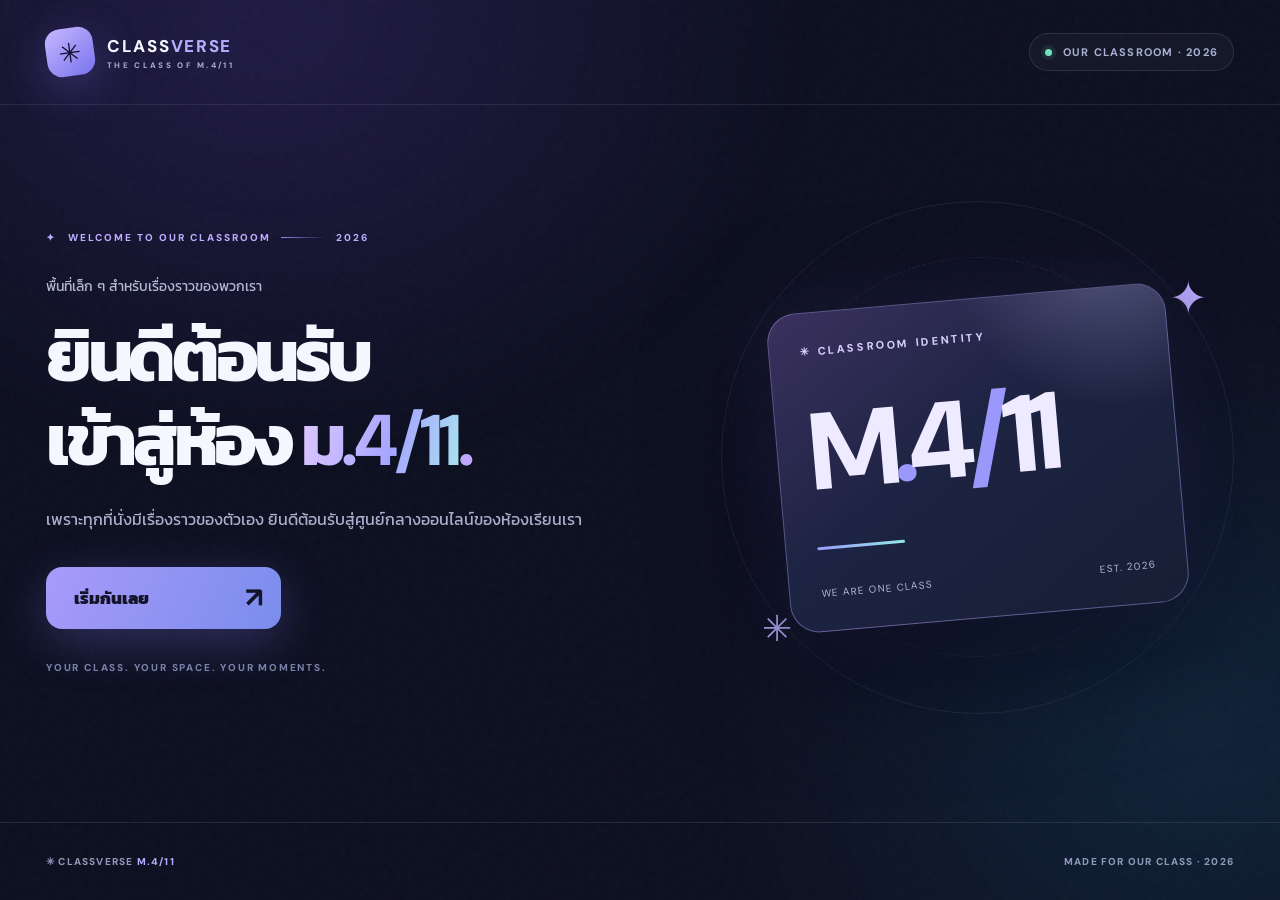
==== index.html @ d1d25805 "Enable animated page transitions and back navigation in index.html" ====
<!doctype html>
<html lang="th">
<head>
  <meta charset="utf-8">
  <meta name="viewport" content="width=device-width, initial-scale=1">
  <meta name="theme-color" content="#0d1020">
  <meta name="description" content="ClassVerse M.4/11 — ศูนย์กลางเว็บไซต์ประจำห้องเรียน">
  <title>ClassVerse M.4/11 | ห้องเรียนของเรา</title>
  <link rel="stylesheet" href="portal.css?v=20261023r1">
  <link rel="stylesheet" href="motion.css?v=20261023r2">
  <script src="portal.js?v=20261023r1" defer></script>
  <script src="motion.js?v=20261023r2" defer></script>
  <script src="navigation.js?v=20261023r2" defer></script>
</head>
<body>
  <div class="ambient ambient-one" aria-hidden="true"></div>
  <div class="ambient ambient-two" aria-hidden="true"></div>
  <div class="grain" aria-hidden="true"></div>

  <header class="site-header frame">
    <a href="#welcome" class="brand" aria-label="ClassroomHub กลับสู่หน้าต้อนรับ">
      <span class="brand-mark" aria-hidden="true">✳</span>
      <span class="brand-type">CLASS<span>VERSE</span><small>THE CLASS OF M.4/11</small></span>
    </a>
    <span class="header-label"><span class="online-dot" aria-hidden="true"></span> OUR CLASSROOM · 2026</span>
  </header>

  <main class="frame">
    <section class="screen welcome-screen" id="welcome" aria-labelledby="welcome-heading">
      <div class="welcome-copy">
        <p class="eyebrow">✦ &nbsp; WELCOME TO OUR CLASSROOM <span aria-hidden="true" class="eyebrow-line"></span> 2026</p>
        <p class="overline">พื้นที่เล็ก ๆ สำหรับเรื่องราวของพวกเรา</p>
        <h1 id="welcome-heading">ยินดีต้อนรับ<br>เข้าสู่ห้อง <span class="gradient-text">ม.4/11<span class="accent">.</span></span></h1>
        <p class="intro">เพราะทุกที่นั่งมีเรื่องราวของตัวเอง ยินดีต้อนรับสู่ศูนย์กลางออนไลน์ของห้องเรียนเรา</p>
        <a class="main-action" href="#menu">เริ่มกันเลย <span class="arrow" aria-hidden="true">↗</span></a>
        <p class="soft-note">YOUR CLASS. YOUR SPACE. YOUR MOMENTS.</p>
      </div>
      <div class="visual-side" aria-hidden="true">
        <div class="orbit orbit-outer"></div>
        <div class="orbit orbit-inner"></div>
        <div class="glow-back"></div>
        <div class="feature-card">
          <span class="feature-top">✳ CLASSROOM IDENTITY</span>
          <div class="feature-grade">M<span>.</span>4<span>/</span>11</div>
          <div class="feature-bar"></div>
          <div class="feature-bottom"><span>WE ARE ONE CLASS</span><span>EST. 2026</span></div>
        </div>
        <span class="float-star star-a">✦</span><span class="float-star star-b">✳</span>
      </div>
    </section>

    <section class="screen menu-screen" id="menu" aria-labelledby="menu-heading" hidden>
      <div class="menu-heading-wrap">
        <button class="back-link" id="backBtn" type="button"><span aria-hidden="true">←</span> กลับหน้าต้อนรับ</button>
        <p class="eyebrow">✦ &nbsp; EXPLORE YOUR CLASSROOM <span class="eyebrow-line" aria-hidden="true"></span> M.4/11</p>
        <h1 id="menu-heading">เลือกสิ่งที่คุณ<br><span class="gradient-text">อยากทำวันนี้<span class="accent">.</span></span></h1>
        <p class="intro">ศูนย์กลางบริการของห้อง ม.4/11 รวมระบบจองที่นั่ง ผังห้องเรียน และพื้นที่สำหรับบริการใหม่ในอนาคต</p>
        <div class="dashboard-summary" aria-label="ภาพรวมบริการ"><div><strong>02</strong><span>บริการที่เปิดใช้งาน</span></div><div><strong>04</strong><span>พื้นที่สำหรับอนาคต</span></div><div><strong>24/7</strong><span>เข้าถึงหน้าเว็บไซต์ได้</span></div></div>
      </div>
      <div class="service-grid" aria-label="เมนูห้องเรียนทั้งหมด 6 รายการ">
        <a class="service-card live-card" href="./booking/" aria-label="Select and book เปิดใช้งานได้">
          <span class="card-top"><span class="service-icon purple" aria-hidden="true">▦</span><span class="status available"><span class="status-dot" aria-hidden="true"></span> OPEN</span></span>
          <span class="card-num">01 / RESERVATION</span>
          <strong>Select and book</strong>
          <span class="card-description">เปิดระบบจองที่นั่ง เลือกตำแหน่งที่คุณต้องการตามรอบที่กำหนด</span>
          <span class="card-foot">เข้าสู่ระบบเลือกที่นั่ง <span aria-hidden="true">↗</span></span>
        </a>
        <a class="service-card live-card" href="./seating/" aria-label="Class Room Map เปิดใช้งานได้">
          <span class="card-top"><span class="service-icon teal" aria-hidden="true">♧</span><span class="status available"><span class="status-dot" aria-hidden="true"></span> OPEN</span></span>
          <span class="card-num">02 / SEATING MAP</span>
          <strong>Class Room Map</strong>
          <span class="card-description">ตรวจสอบผังที่นั่งของเพื่อน ๆ และยื่นคำขอสลับที่นั่งเพื่อรอแอดมินอนุมัติ</span>
          <span class="card-foot">เข้าสู่ผังที่นั่ง <span aria-hidden="true">↗</span></span>
        </a>
        <div class="service-card locked-card" aria-label="เมนู 3 เร็ว ๆ นี้">
          <span class="card-top"><span class="service-icon quiet" aria-hidden="true">✧</span><span class="status soon">SOON</span></span>
          <span class="card-num">03 / CLASS ANNOUNCEMENTS</span>
          <strong>ประกาศห้องเรียน</strong><span class="card-description">พื้นที่รวมข่าวสารและประกาศสำคัญของห้องเรียน</span>
          <span class="card-foot muted">ยังไม่เปิดให้ใช้งาน <span aria-hidden="true">⌁</span></span>
        </div>
        <div class="service-card locked-card" aria-label="เมนู 4 เร็ว ๆ นี้">
          <span class="card-top"><span class="service-icon quiet" aria-hidden="true">◇</span><span class="status soon">SOON</span></span>
          <span class="card-num">04 / CLASS CALENDAR</span>
          <strong>ปฏิทินกิจกรรม</strong><span class="card-description">เตรียมติดตามกำหนดการ กิจกรรม และวันสำคัญ</span>
          <span class="card-foot muted">ยังไม่เปิดให้ใช้งาน <span aria-hidden="true">⌁</span></span>
        </div>
        <div class="service-card locked-card" aria-label="เมนู 5 เร็ว ๆ นี้">
          <span class="card-top"><span class="service-icon quiet" aria-hidden="true">✺</span><span class="status soon">SOON</span></span>
          <span class="card-num">05 / CLASS RESOURCES</span>
          <strong>คลังเอกสาร</strong><span class="card-description">พื้นที่สำหรับรวบรวมเอกสารและสื่อการเรียนรู้</span>
          <span class="card-foot muted">ยังไม่เปิดให้ใช้งาน <span aria-hidden="true">⌁</span></span>
        </div>
        <div class="service-card locked-card" aria-label="เมนู 6 เร็ว ๆ นี้">
          <span class="card-top"><span class="service-icon quiet" aria-hidden="true">◌</span><span class="status soon">SOON</span></span>
          <span class="card-num">06 / CLASS MEMORIES</span>
          <strong>ความทรงจำของห้อง</strong><span class="card-description">พื้นที่สำหรับเก็บเรื่องราวและกิจกรรมร่วมกัน</span>
          <span class="card-foot muted">ยังไม่เปิดให้ใช้งาน <span aria-hidden="true">⌁</span></span>
        </div>
      </div>
    </section>
  </main>
  <footer class="site-footer frame"><span>✳ CLASSVERSE <span class="footer-accent">M.4/11</span></span><span>MADE FOR OUR CLASS · 2026</span></footer>
</body>
</html>
---- portal.css ----
@import url('https://fonts.googleapis.com/css2?family=DM+Sans:wght@400;500;600;700;800&family=Kanit:wght@300;400;500;600;700&display=swap');
:root{color-scheme:dark;--bg:#0d1020;--ink:#f6f6ff;--muted:#a6adcb;--purple:#a7a0ff;--line:rgba(222,222,255,.12);--ease:cubic-bezier(.16,1,.3,1)}
*{box-sizing:border-box}html{scroll-behavior:smooth}body{margin:0;min-height:100vh;overflow-x:hidden;font-family:'DM Sans','Kanit',sans-serif;color:var(--ink);background:var(--bg)}a{color:inherit;text-decoration:none}button{font:inherit}button,a{ -webkit-tap-highlight-color:transparent }a:focus-visible,button:focus-visible{outline:3px solid #c7b7ff;outline-offset:4px}[hidden]{display:none!important}
.frame{max-width:1370px;margin:auto;padding-left:46px;padding-right:46px}.ambient{position:fixed;pointer-events:none;z-index:-3;filter:blur(22px);border-radius:50%}.ambient-one{width:1100px;height:900px;top:-430px;left:-280px;background:radial-gradient(ellipse,#49318d58,transparent 69%)}.ambient-two{width:1000px;height:900px;top:280px;right:-420px;background:radial-gradient(ellipse,#164e7250,transparent 68%)}.grain{position:fixed;pointer-events:none;inset:0;z-index:-2;opacity:.1;background-image:url("data:image/svg+xml,%3Csvg viewBox='0 0 180 180' xmlns='http://www.w3.org/2000/svg'%3E%3Cfilter id='n'%3E%3CfeTurbulence type='fractalNoise' baseFrequency='.82' numOctaves='3' stitchTiles='stitch'/%3E%3C/filter%3E%3Crect width='100%25' height='100%25' filter='url(%23n)' opacity='.24'/%3E%3C/svg%3E")}.site-header{min-height:105px;display:flex;align-items:center;justify-content:space-between;border-bottom:1px solid #ffffff17;gap:18px}.brand{display:inline-flex;align-items:center;gap:13px}.brand-mark{height:48px;width:48px;border-radius:15px;display:grid;place-items:center;color:#17112f;font-size:27px;background:linear-gradient(145deg,#c7b7ff,#7873ed);box-shadow:0 12px 45px #8575ff50;transform:rotate(-8deg)}.brand-type{font-weight:800;letter-spacing:.10em;font-size:17px}.brand-type>span{color:#b7adff}.brand-type small{display:block;letter-spacing:.29em;color:#a6adcb;font-size:8px;margin-top:3px}.header-label{display:flex;align-items:center;gap:11px;color:#a9b2d4;font-size:11px;letter-spacing:.11em;font-weight:700;border:1px solid #ffffff1c;background:#ffffff08;padding:11px 15px;border-radius:30px}.online-dot{width:7px;height:7px;border-radius:50%;background:#72e3c0;box-shadow:0 0 0 4px #72e3c018}
.screen{min-height:calc(100vh - 183px)}.welcome-screen{display:grid;grid-template-columns:1.1fr .9fr;gap:48px;align-items:center;padding-top:60px;padding-bottom:72px}.welcome-copy{position:relative;z-index:1}.eyebrow{display:flex;align-items:center;gap:10px;color:#bdadff;font-size:10px;letter-spacing:.2em;font-weight:800;margin:0 0 32px}.eyebrow-line{display:inline-block;width:45px;height:1px;background:linear-gradient(90deg,#8f8df5,transparent)}.overline{color:#b3b9d4;margin:0;font-size:14px}.welcome-copy h1,.menu-screen h1{margin:18px 0 22px;line-height:1.17;letter-spacing:-.06em;font-size:clamp(45px,5.6vw,83px);font-weight:700}.gradient-text{background:linear-gradient(105deg,#dcc6ff 5%,#a6a5ff 54%,#a9f0eb 100%);-webkit-background-clip:text;background-clip:text;color:transparent}.accent{color:#c1a6ff;-webkit-text-fill-color:#c1a6ff}.intro{font-size:16px;line-height:2;color:#a9b1ce;max-width:545px;margin:0}.main-action{display:inline-flex;gap:55px;align-items:center;justify-content:space-between;padding:16px 18px 16px 28px;margin-top:31px;min-width:235px;min-height:62px;background:linear-gradient(115deg,#a89afa,#7a8dec);color:#141429;border-radius:16px;box-shadow:0 13px 48px #8077f44a;font-weight:800;font-size:17px;transition:transform .24s var(--ease),box-shadow .24s}.main-action:hover{transform:translateY(-4px);box-shadow:0 18px 56px #8077f46b}.arrow{font-size:28px;line-height:1}.soft-note{margin-top:32px;font-size:10px;letter-spacing:.18em;font-weight:800;color:#7983a7}.visual-side{min-height:475px;position:relative;display:flex;align-items:center;justify-content:center}.glow-back{position:absolute;inset:14% 2%;background:radial-gradient(ellipse,#8276dd45,transparent 69%);filter:blur(17px)}.orbit{position:absolute;border:1px solid #9f92ed22;border-radius:50%;aspect-ratio:1}.orbit-outer{width:min(100%,530px)}.orbit-inner{width:min(78%,410px);border-style:dashed;transform:rotate(30deg)}.feature-card{width:min(100%,400px);min-height:320px;position:relative;z-index:1;overflow:hidden;border-radius:29px;padding:31px;display:flex;flex-direction:column;justify-content:space-between;transform:rotate(-5deg);background:linear-gradient(145deg,#3b315f 0%,#1d2342 45%,#161f35 100%);border:1px solid #b8aafa65;box-shadow:0 38px 120px #04041099,0 0 80px #7c73d429}.feature-card:after{content:"";position:absolute;width:370px;height:370px;border-radius:50%;top:-235px;right:-140px;background:radial-gradient(circle,#cac4ff51,transparent 65%)}.feature-top{font-size:11px;letter-spacing:.24em;color:#d7cdff;font-weight:800}.feature-grade{font-family:'DM Sans',sans-serif;font-size:clamp(64px,8.5vw,121px);font-weight:800;letter-spacing:-.09em;line-height:1.05;color:#eeeaff;white-space:nowrap}.feature-grade span{color:#9b98fc}.feature-bar{height:3px;width:88px;background:linear-gradient(90deg,#9d9bff,#92e8e4);border-radius:5px}.feature-bottom{display:flex;justify-content:space-between;gap:10px;font-size:10px;color:#b0b8d8;letter-spacing:.1em}.float-star{position:absolute;color:#bdadff}.star-a{top:10%;right:5%;font-size:46px}.star-b{bottom:9%;left:8%;font-size:36px}
.menu-screen{padding-top:33px;padding-bottom:75px}.menu-heading-wrap{max-width:850px}.back-link{color:#abb3d4;background:transparent;border:0;cursor:pointer;padding:9px 0;margin:0 0 25px;font-size:13px}.back-link:hover{color:white}.back-link span{margin-right:10px;font-size:19px}.menu-screen .eyebrow{margin-bottom:17px}.menu-screen h1{font-size:clamp(42px,4.3vw,65px);margin:0 0 13px}.menu-screen .intro{font-size:14px}.service-grid{display:grid;grid-template-columns:repeat(3,minmax(0,1fr));gap:18px;margin-top:37px}.service-card{min-height:274px;display:flex;flex-direction:column;padding:25px 25px 23px;border-radius:21px;border:1px solid #c2bafa2b;background:linear-gradient(155deg,#262241d6,#181e36da 65%,#192338e8);box-shadow:0 13px 50px #0002}.live-card{transition:transform .25s var(--ease),border-color .25s,box-shadow .25s}.live-card:hover,.live-card:focus-visible{transform:translateY(-6px);border-color:#aea5f688;box-shadow:0 22px 55px #5a4eac3a}.card-top{display:flex;align-items:center;justify-content:space-between;gap:10px}.service-icon{width:46px;height:46px;display:grid;place-items:center;font-size:24px;border-radius:13px}.service-icon.purple{color:#cbbaff;background:#a088f824}.service-icon.teal{color:#9beee0;background:#45c4ab1f}.service-icon.quiet{color:#9299b2;background:#ffffff0b}.status{font-size:10px;font-weight:800;letter-spacing:.1em;border-radius:99px;padding:7px 10px}.status.available{display:flex;align-items:center;gap:8px;color:#7ce7c7;background:#36aa8630}.status-dot{height:6px;width:6px;border-radius:50%;background:#7ce7c7}.status.soon{color:#9da4ba;background:#ffffff0c}.card-num{margin-top:19px;color:#9a9fd0;font-size:10px;font-weight:800;letter-spacing:.18em}.service-card strong{font-size:23px;line-height:1.38;margin-top:8px;letter-spacing:-.025em;font-weight:600}.card-description{font-size:12px;line-height:1.8;color:#a7b0ce;margin-top:9px;max-width:300px;flex:1}.card-foot{display:flex;justify-content:space-between;align-items:center;font-size:12px;color:#c3b7ff;font-weight:700;margin-top:20px}.card-foot span{font-size:21px}.locked-card{opacity:.68;cursor:not-allowed;border-style:dashed;background:linear-gradient(150deg,#1d2033d5,#171a2bd9)}.locked-card strong,.locked-card .card-num{color:#c0c2d1}.card-foot.muted{color:#9299ad}.site-footer{min-height:78px;display:flex;gap:12px;justify-content:space-between;align-items:center;border-top:1px solid #ffffff19;color:#8e98b9;font-size:10px;letter-spacing:.12em;font-weight:800}.footer-accent{color:#b5acff}
@media(max-width:1024px){.frame{padding-left:25px;padding-right:25px}.welcome-screen{gap:24px}.service-grid{grid-template-columns:repeat(2,minmax(0,1fr))}.visual-side{min-height:390px}.feature-card{min-height:270px}}@media(max-width:720px){.frame{padding-left:20px;padding-right:20px}.site-header{min-height:83px}.brand-mark{height:41px;width:41px}.brand-type{font-size:15px}.brand-type small{font-size:7px}.header-label{display:none}.welcome-screen{grid-template-columns:1fr;padding-top:51px;padding-bottom:45px;min-height:calc(100vh - 160px)}.welcome-copy h1{font-size:clamp(43px,10vw,62px)}.intro{font-size:14px}.visual-side{min-height:310px;margin-top:5px}.feature-card{width:min(75vw,330px);min-height:250px;padding:24px}.feature-grade{font-size:clamp(62px,13vw,94px)}.feature-top,.feature-bottom{font-size:8px}.menu-screen{padding-top:20px}.menu-screen h1{font-size:clamp(39px,9vw,58px)}.service-grid{grid-template-columns:1fr;gap:13px;margin-top:25px}.service-card{min-height:228px;padding:22px}.site-footer{font-size:8px;line-height:1.6}}@media(max-width:380px){.eyebrow{font-size:8px;letter-spacing:.12em}.visual-side{min-height:265px}.feature-card{min-height:225px}}@media(prefers-reduced-motion:reduce){html{scroll-behavior:auto}.main-action,.live-card{transition:none}}

/* ClassVerse dashboard summary */
.dashboard-summary{display:grid;grid-template-columns:repeat(3,minmax(0,1fr));gap:12px;margin:26px 0 30px;max-width:750px}
.dashboard-summary>div{border:1px solid var(--line);background:rgba(255,255,255,.035);border-radius:18px;padding:18px 20px;display:flex;flex-direction:column;gap:5px;backdrop-filter:blur(12px)}
.dashboard-summary strong{font-family:'DM Sans',sans-serif;font-size:clamp(1.45rem,3vw,2.1rem);letter-spacing:-.04em;color:#c6b9ff}
.dashboard-summary span{font-size:.82rem;color:var(--muted)}
@media(max-width:620px){.dashboard-summary{gap:8px}.dashboard-summary>div{padding:13px 10px;border-radius:13px}.dashboard-summary span{font-size:.72rem}}


/* ClassVerse adaptive layout: large desktop → tablet → narrow phone */
.frame,.welcome-copy,.menu-heading-wrap,.visual-side,.service-card{min-width:0}
.welcome-screen,.service-grid{width:100%}
.main-action,.back-link{touch-action:manipulation}
.service-card{overflow:hidden}
.service-card .card-foot span,.main-action .arrow{transition:transform .25s cubic-bezier(.2,.8,.2,1)}
.live-card:hover .card-foot span,.main-action:hover .arrow{transform:translate(4px,-4px)}
.dashboard-summary>div{transition:transform .25s ease,border-color .25s ease,background-color .25s ease}
.dashboard-summary>div:hover{transform:translateY(-3px);border-color:#a69bff66;background:rgba(167,154,250,.08)}
@media(min-width:1600px){.frame{max-width:1500px}.welcome-screen{gap:80px}.service-card{min-height:300px}}
@media(max-width:1100px){.welcome-screen{grid-template-columns:minmax(0,1fr) minmax(290px,.8fr);gap:25px}.feature-card{max-width:360px}}
@media(max-width:800px){.welcome-screen{grid-template-columns:1fr}.visual-side{min-height:300px}.welcome-copy h1{font-size:clamp(40px,7vw,64px)}.service-grid{grid-template-columns:repeat(2,minmax(0,1fr))}.service-card{min-height:240px}}
@media(max-width:720px){.service-grid{grid-template-columns:1fr}.site-footer{flex-wrap:wrap}.welcome-screen{gap:4px}.visual-side{min-height:260px}.feature-card{width:min(78vw,360px)}}
@media(max-width:480px){.frame{padding-inline:clamp(14px,4vw,20px)}.site-header{min-height:76px}.welcome-screen{padding-top:34px;padding-bottom:34px}.welcome-copy h1,.menu-screen h1{font-size:clamp(34px,10vw,50px);overflow-wrap:anywhere}.eyebrow{line-height:1.7;flex-wrap:wrap}.intro{line-height:1.75}.menu-screen{padding-bottom:42px}.service-card{min-height:215px}.dashboard-summary{margin:22px 0 24px}.dashboard-summary strong{font-size:clamp(1.3rem,6vw,1.8rem)}.dashboard-summary span{line-height:1.5}.main-action{min-width:0;width:min(100%,330px)}.feature-card{min-height:210px}.visual-side{min-height:245px}.site-footer{padding-block:14px;gap:5px}}
@media(max-width:345px){.brand-type{font-size:13px}.brand-type small{letter-spacing:.12em}.dashboard-summary{grid-template-columns:repeat(2,minmax(0,1fr))}.dashboard-summary>div:last-child{grid-column:1/-1}.service-card{padding:17px}.feature-card{min-height:195px}.feature-grade{font-size:56px}}
@media(max-height:540px) and (orientation:landscape){.welcome-screen{min-height:0;padding-block:26px;gap:15px}.visual-side{min-height:215px}.feature-card{min-height:190px}}
---- motion.css ----
/* Shared, non-blocking motion system for ClassVerse pages. */
:root{--cv-motion-ease:cubic-bezier(.2,.8,.2,1)}
:where(button,a.main-action,a.live-card,.seat){-webkit-tap-highlight-color:transparent;touch-action:manipulation}
:where(button:not(:disabled),a.main-action,a.live-card){transition-property:transform,background-color,border-color,box-shadow,filter,opacity;transition-duration:.23s;transition-timing-function:var(--cv-motion-ease)}
:where(button:not(:disabled),a.main-action,a.live-card):active{transform:scale(.975);filter:brightness(1.09)}
:where(button:not(:disabled),a.main-action,a.live-card):focus-visible{outline:3px solid #c9baff;outline-offset:3px}
:where(button,input,select,textarea){transition:border-color .22s ease,box-shadow .22s ease,background-color .22s ease,filter .22s ease}
:where(input,select,textarea):focus-visible{outline:2px solid #baaaff;outline-offset:2px;box-shadow:0 0 0 5px #a69bff19}
:where(button,a.main-action,a.live-card,.seat){isolation:isolate}
.cv-pressable{position:relative;overflow:hidden}
:where(button,a.main-action,a.live-card){overflow:hidden}
.cv-ripple{position:absolute;pointer-events:none;z-index:2;width:var(--cv-size);height:var(--cv-size);left:var(--cv-x);top:var(--cv-y);border-radius:50%;background:rgba(224,220,255,.32);transform:translate(-50%,-50%) scale(0);animation:cv-ripple .58s ease-out forwards}
@keyframes cv-ripple{0%{transform:translate(-50%,-50%) scale(0);opacity:.78}100%{transform:translate(-50%,-50%) scale(1);opacity:0}}
@keyframes cv-fade-rise{from{opacity:0;transform:translateY(16px)}to{opacity:1;transform:translateY(0)}}
@keyframes cv-surface-pop{from{opacity:0;transform:translateY(18px) scale(.975)}to{opacity:1;transform:translateY(0) scale(1)}}
@keyframes cv-notice-in{from{opacity:.35;transform:translateY(5px)}to{opacity:1;transform:translateY(0)}}
:where(.welcome-screen:not([hidden]) .welcome-copy,.welcome-screen:not([hidden]) .visual-side,.menu-screen:not([hidden]) .menu-heading-wrap){animation:cv-fade-rise .55s var(--cv-motion-ease) backwards}
.menu-screen:not([hidden]) .service-card{animation:cv-surface-pop .48s var(--cv-motion-ease) backwards}
:where(.intro .hero-text,.intro .time-card,.stats .stat,.workspace .panel){animation:cv-fade-rise .45s var(--cv-motion-ease) backwards}
.intro .time-card{animation-delay:.06s}
.workspace .panel:nth-child(2){animation-delay:.08s}
.menu-screen:not([hidden]) .service-card:nth-child(2){animation-delay:.055s}
.menu-screen:not([hidden]) .service-card:nth-child(3){animation-delay:.11s}
.menu-screen:not([hidden]) .service-card:nth-child(4){animation-delay:.165s}
.menu-screen:not([hidden]) .service-card:nth-child(5){animation-delay:.22s}
.menu-screen:not([hidden]) .service-card:nth-child(6){animation-delay:.275s}
.cv-status-change:not(:empty){animation:cv-notice-in .34s var(--cv-motion-ease)}
:where(.notice,.connection,.status){transition:color .22s ease,background-color .22s ease,border-color .22s ease}
:where(.scrim:not([hidden]) .dialog,.scrim:not([hidden]) .success-scene){will-change:transform,opacity}
@media(pointer:coarse){:where(button,.main-action,.back-link){min-height:44px}}
@media(prefers-reduced-motion:reduce){
 *,*::before,*::after{scroll-behavior:auto!important;animation-duration:.01ms!important;animation-iteration-count:1!important;transition-duration:.01ms!important}
 .cv-ripple{display:none!important}
}

/* Route transition and safe back navigation */
.cv-back-button{display:inline-flex;align-items:center;justify-content:center;gap:9px;min-height:44px;border:1px solid #c2bafa4d;border-radius:12px;padding:10px 16px;background:#aaa1ff18;color:#e3dfff;font-size:13px;font-weight:600;text-decoration:none;cursor:pointer;white-space:nowrap;transition:background-color .2s ease,border-color .2s ease,transform .2s ease}
.cv-back-button:hover{background:#a69cfa36;border-color:#c6b9ff9c;transform:translateX(-3px)}
.cv-back-button:active{transform:scale(.97)}
.cv-back-button .cv-back-icon{font-size:20px;line-height:1}
.cv-top-navigation{display:flex;align-items:center;gap:12px;flex-wrap:wrap;padding-block:14px;min-width:0}
.cv-transition-overlay{position:fixed;z-index:2147483000;inset:0;display:grid;place-items:center;pointer-events:none;background:rgba(12,15,33,.96);opacity:0;visibility:hidden;transition:opacity .27s cubic-bezier(.2,.8,.2,1),visibility .27s;isolation:isolate}
.cv-transition-overlay.cv-visible{opacity:1;visibility:visible;pointer-events:auto}
.cv-transition-overlay-inner{display:flex;flex-direction:column;align-items:center;gap:17px;transform:translateY(14px) scale(.96);transition:transform .35s cubic-bezier(.2,.8,.2,1)}
.cv-transition-overlay.cv-visible .cv-transition-overlay-inner{transform:translateY(0) scale(1)}
.cv-loader-orbit{position:relative;display:grid;place-items:center;width:88px;height:88px;border-radius:25px;background:linear-gradient(140deg,#3d3571,#222a4b);border:1px solid #bdb1ff77;box-shadow:0 0 65px #a196ff29;color:#e5dbff;font-size:42px}
.cv-loader-orbit:after{content:"";position:absolute;inset:-9px;border:2px solid transparent;border-top-color:#ad9cff;border-right-color:#81d9dc;border-radius:32px;animation:cv-loader-spin 1.2s linear infinite}
.cv-loader-label{font:600 13px 'Kanit',sans-serif;letter-spacing:.08em;color:#d0cafa}
.cv-loader-sub{font:400 11px 'Kanit',sans-serif;color:#939bbb}
@keyframes cv-loader-spin{to{transform:rotate(360deg)}}
.cv-page-enter{animation:cv-page-enter .38s cubic-bezier(.2,.8,.2,1) both}
@keyframes cv-page-enter{from{opacity:.55;filter:blur(3px);transform:translateY(8px)}to{opacity:1;filter:blur(0);transform:none}}
@media(max-width:550px){.cv-top-navigation{padding-block:10px}.cv-back-button{padding:9px 12px;font-size:12px;border-radius:10px}}
@media(prefers-reduced-motion:reduce){.cv-transition-overlay,.cv-transition-overlay-inner{transition:none!important}.cv-loader-orbit:after{animation:none!important}.cv-page-enter{animation:none!important}}
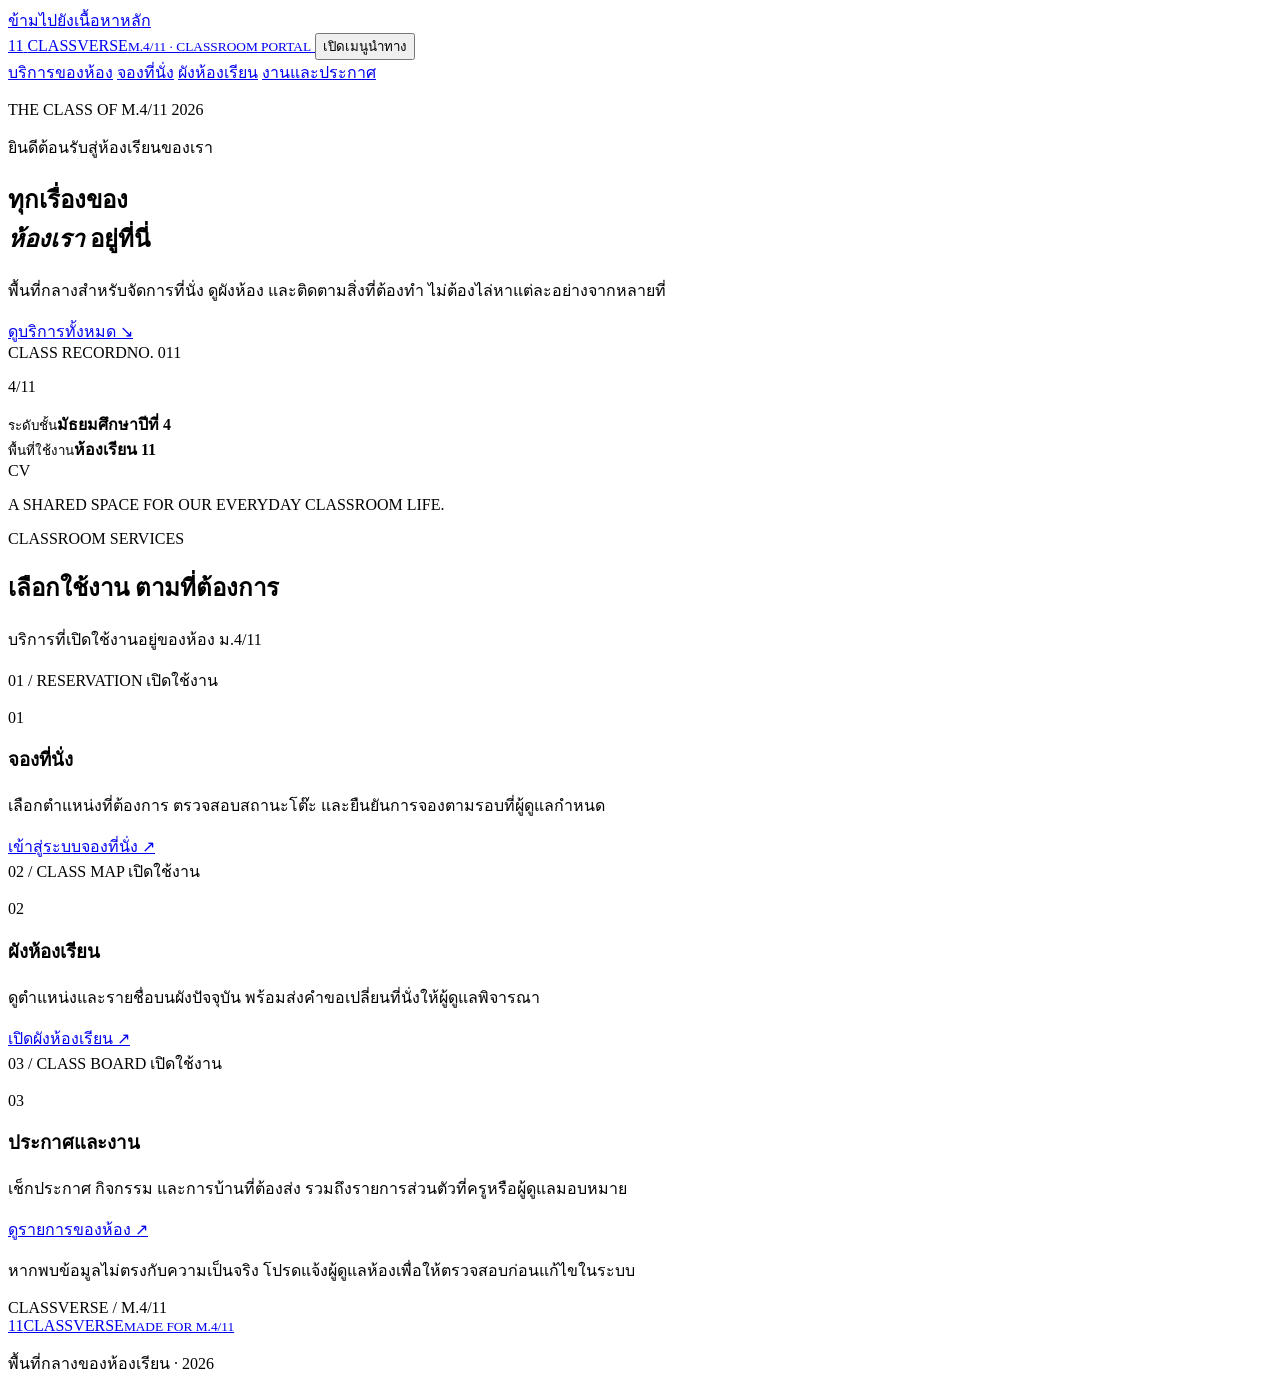
==== commit a6852fc2: "Redesign ClassVerse portal with semantic dashboard layout" ====
--- a/index.html
+++ b/index.html
@@ -3,102 +3,117 @@
 <head>
   <meta charset="utf-8">
   <meta name="viewport" content="width=device-width, initial-scale=1">
-  <meta name="theme-color" content="#0d1020">
-  <meta name="description" content="ClassVerse M.4/11 — ศูนย์กลางเว็บไซต์ประจำห้องเรียน">
-  <title>ClassVerse M.4/11 | ห้องเรียนของเรา</title>
-  <link rel="stylesheet" href="portal.css?v=20261023r1">
-  <link rel="stylesheet" href="motion.css?v=20261023r2">
-  <script src="portal.js?v=20261023r1" defer></script>
-  <script src="motion.js?v=20261023r2" defer></script>
-  <script src="navigation.js?v=20261023r2" defer></script>
+  <meta name="theme-color" content="#f2f0e8">
+  <meta name="color-scheme" content="light">
+  <meta name="description" content="ClassVerse M.4/11 — พื้นที่รวมระบบจองที่นั่ง ผังห้องเรียน และงานประจำห้อง">
+  <meta property="og:title" content="ClassVerse M.4/11">
+  <meta property="og:description" content="ศูนย์กลางข้อมูลและบริการของห้อง ม.4/11">
+  <title>ClassVerse M.4/11 — ห้องเรียนของเรา</title>
+  <link rel="preconnect" href="https://fonts.googleapis.com">
+  <link rel="preconnect" href="https://fonts.gstatic.com" crossorigin>
+  <link href="https://fonts.googleapis.com/css2?family=IBM+Plex+Sans+Thai:wght@300;400;500;600;700&family=Manrope:wght@400;500;600;700;800&display=swap" rel="stylesheet">
+  <link rel="stylesheet" href="./assets/css/tokens.css">
+  <link rel="stylesheet" href="./style.css">
+  <script src="./app.js" defer></script>
 </head>
 <body>
-  <div class="ambient ambient-one" aria-hidden="true"></div>
-  <div class="ambient ambient-two" aria-hidden="true"></div>
-  <div class="grain" aria-hidden="true"></div>
-
-  <header class="site-header frame">
-    <a href="#welcome" class="brand" aria-label="ClassroomHub กลับสู่หน้าต้อนรับ">
-      <span class="brand-mark" aria-hidden="true">✳</span>
-      <span class="brand-type">CLASS<span>VERSE</span><small>THE CLASS OF M.4/11</small></span>
+  <a class="skip-link" href="#main-content">ข้ามไปยังเนื้อหาหลัก</a>
+  <header class="site-header">
+    <a class="brand" href="./" aria-label="ClassVerse หน้าหลัก">
+      <span class="brand__mark" aria-hidden="true">11</span>
+      <span class="brand__name">CLASSVERSE<small>M.4/11 · CLASSROOM PORTAL</small></span>
     </a>
-    <span class="header-label"><span class="online-dot" aria-hidden="true"></span> OUR CLASSROOM · 2026</span>
+    <button class="nav-toggle" id="navToggle" type="button" aria-expanded="false" aria-controls="primaryNavigation">
+      <span class="nav-toggle__line" aria-hidden="true"></span>
+      <span class="nav-toggle__line" aria-hidden="true"></span>
+      <span class="sr-only">เปิดเมนูนำทาง</span>
+    </button>
+    <nav class="primary-nav" id="primaryNavigation" aria-label="เมนูหลัก">
+      <a href="#services">บริการของห้อง</a>
+      <a href="./booking/">จองที่นั่ง</a>
+      <a href="./seating/">ผังห้องเรียน</a>
+      <a href="./todo/">งานและประกาศ</a>
+    </nav>
   </header>
 
-  <main class="frame">
-    <section class="screen welcome-screen" id="welcome" aria-labelledby="welcome-heading">
-      <div class="welcome-copy">
-        <p class="eyebrow">✦ &nbsp; WELCOME TO OUR CLASSROOM <span aria-hidden="true" class="eyebrow-line"></span> 2026</p>
-        <p class="overline">พื้นที่เล็ก ๆ สำหรับเรื่องราวของพวกเรา</p>
-        <h1 id="welcome-heading">ยินดีต้อนรับ<br>เข้าสู่ห้อง <span class="gradient-text">ม.4/11<span class="accent">.</span></span></h1>
-        <p class="intro">เพราะทุกที่นั่งมีเรื่องราวของตัวเอง ยินดีต้อนรับสู่ศูนย์กลางออนไลน์ของห้องเรียนเรา</p>
-        <a class="main-action" href="#menu">เริ่มกันเลย <span class="arrow" aria-hidden="true">↗</span></a>
-        <p class="soft-note">YOUR CLASS. YOUR SPACE. YOUR MOMENTS.</p>
+  <main id="main-content">
+    <section class="hero" aria-labelledby="heroTitle">
+      <div class="hero__copy">
+        <p class="eyebrow"><span class="eyebrow__rule" aria-hidden="true"></span> THE CLASS OF M.4/11 <span>2026</span></p>
+        <p class="hero__intro">ยินดีต้อนรับสู่ห้องเรียนของเรา</p>
+        <h1 id="heroTitle">ทุกเรื่องของ<br><em>ห้องเรา</em> อยู่ที่นี่</h1>
+        <p class="hero__description">พื้นที่กลางสำหรับจัดการที่นั่ง ดูผังห้อง และติดตามสิ่งที่ต้องทำ ไม่ต้องไล่หาแต่ละอย่างจากหลายที่</p>
+        <a class="button button--primary" href="#services">ดูบริการทั้งหมด <span aria-hidden="true">↘</span></a>
       </div>
-      <div class="visual-side" aria-hidden="true">
-        <div class="orbit orbit-outer"></div>
-        <div class="orbit orbit-inner"></div>
-        <div class="glow-back"></div>
-        <div class="feature-card">
-          <span class="feature-top">✳ CLASSROOM IDENTITY</span>
-          <div class="feature-grade">M<span>.</span>4<span>/</span>11</div>
-          <div class="feature-bar"></div>
-          <div class="feature-bottom"><span>WE ARE ONE CLASS</span><span>EST. 2026</span></div>
+      <aside class="hero-note" aria-label="ข้อมูลประจำห้อง">
+        <div class="hero-note__top"><span>CLASS RECORD</span><span>NO. 011</span></div>
+        <p class="hero-note__number" aria-hidden="true">4<span>/</span>11</p>
+        <div class="hero-note__bottom">
+          <div><small>ระดับชั้น</small><strong>มัธยมศึกษาปีที่ 4</strong></div>
+          <div><small>พื้นที่ใช้งาน</small><strong>ห้องเรียน 11</strong></div>
         </div>
-        <span class="float-star star-a">✦</span><span class="float-star star-b">✳</span>
+        <span class="hero-note__seal" aria-hidden="true">CV</span>
+      </aside>
+      <p class="hero__footnote">A SHARED SPACE FOR OUR EVERYDAY CLASSROOM LIFE.</p>
+    </section>
+
+    <section class="services" id="services" aria-labelledby="servicesTitle">
+      <header class="section-heading">
+        <div>
+          <p class="eyebrow"><span class="eyebrow__rule" aria-hidden="true"></span> CLASSROOM SERVICES</p>
+          <h2 id="servicesTitle">เลือกใช้งาน <span>ตามที่ต้องการ</span></h2>
+        </div>
+        <p class="section-heading__note">บริการที่เปิดใช้งานอยู่ของห้อง ม.4/11</p>
+      </header>
+
+      <div class="service-grid">
+        <article class="service-card service-card--booking">
+          <div class="service-card__meta"><span>01 / RESERVATION</span><span class="service-status"><i aria-hidden="true"></i> เปิดใช้งาน</span></div>
+          <div class="service-card__body">
+            <p class="service-card__index" aria-hidden="true">01</p>
+            <div>
+              <h3>จองที่นั่ง</h3>
+              <p>เลือกตำแหน่งที่ต้องการ ตรวจสอบสถานะโต๊ะ และยืนยันการจองตามรอบที่ผู้ดูแลกำหนด</p>
+            </div>
+          </div>
+          <a class="service-card__link" href="./booking/">เข้าสู่ระบบจองที่นั่ง <span aria-hidden="true">↗</span></a>
+        </article>
+
+        <article class="service-card service-card--seating">
+          <div class="service-card__meta"><span>02 / CLASS MAP</span><span class="service-status"><i aria-hidden="true"></i> เปิดใช้งาน</span></div>
+          <div class="service-card__body">
+            <p class="service-card__index" aria-hidden="true">02</p>
+            <div>
+              <h3>ผังห้องเรียน</h3>
+              <p>ดูตำแหน่งและรายชื่อบนผังปัจจุบัน พร้อมส่งคำขอเปลี่ยนที่นั่งให้ผู้ดูแลพิจารณา</p>
+            </div>
+          </div>
+          <a class="service-card__link" href="./seating/">เปิดผังห้องเรียน <span aria-hidden="true">↗</span></a>
+        </article>
+
+        <article class="service-card service-card--tasks">
+          <div class="service-card__meta"><span>03 / CLASS BOARD</span><span class="service-status"><i aria-hidden="true"></i> เปิดใช้งาน</span></div>
+          <div class="service-card__body">
+            <p class="service-card__index" aria-hidden="true">03</p>
+            <div>
+              <h3>ประกาศและงาน</h3>
+              <p>เช็กประกาศ กิจกรรม และการบ้านที่ต้องส่ง รวมถึงรายการส่วนตัวที่ครูหรือผู้ดูแลมอบหมาย</p>
+            </div>
+          </div>
+          <a class="service-card__link" href="./todo/">ดูรายการของห้อง <span aria-hidden="true">↗</span></a>
+        </article>
       </div>
     </section>
 
-    <section class="screen menu-screen" id="menu" aria-labelledby="menu-heading" hidden>
-      <div class="menu-heading-wrap">
-        <button class="back-link" id="backBtn" type="button"><span aria-hidden="true">←</span> กลับหน้าต้อนรับ</button>
-        <p class="eyebrow">✦ &nbsp; EXPLORE YOUR CLASSROOM <span class="eyebrow-line" aria-hidden="true"></span> M.4/11</p>
-        <h1 id="menu-heading">เลือกสิ่งที่คุณ<br><span class="gradient-text">อยากทำวันนี้<span class="accent">.</span></span></h1>
-        <p class="intro">ศูนย์กลางบริการของห้อง ม.4/11 รวมระบบจองที่นั่ง ผังห้องเรียน และพื้นที่สำหรับบริการใหม่ในอนาคต</p>
-        <div class="dashboard-summary" aria-label="ภาพรวมบริการ"><div><strong>02</strong><span>บริการที่เปิดใช้งาน</span></div><div><strong>04</strong><span>พื้นที่สำหรับอนาคต</span></div><div><strong>24/7</strong><span>เข้าถึงหน้าเว็บไซต์ได้</span></div></div>
-      </div>
-      <div class="service-grid" aria-label="เมนูห้องเรียนทั้งหมด 6 รายการ">
-        <a class="service-card live-card" href="./booking/" aria-label="Select and book เปิดใช้งานได้">
-          <span class="card-top"><span class="service-icon purple" aria-hidden="true">▦</span><span class="status available"><span class="status-dot" aria-hidden="true"></span> OPEN</span></span>
-          <span class="card-num">01 / RESERVATION</span>
-          <strong>Select and book</strong>
-          <span class="card-description">เปิดระบบจองที่นั่ง เลือกตำแหน่งที่คุณต้องการตามรอบที่กำหนด</span>
-          <span class="card-foot">เข้าสู่ระบบเลือกที่นั่ง <span aria-hidden="true">↗</span></span>
-        </a>
-        <a class="service-card live-card" href="./seating/" aria-label="Class Room Map เปิดใช้งานได้">
-          <span class="card-top"><span class="service-icon teal" aria-hidden="true">♧</span><span class="status available"><span class="status-dot" aria-hidden="true"></span> OPEN</span></span>
-          <span class="card-num">02 / SEATING MAP</span>
-          <strong>Class Room Map</strong>
-          <span class="card-description">ตรวจสอบผังที่นั่งของเพื่อน ๆ และยื่นคำขอสลับที่นั่งเพื่อรอแอดมินอนุมัติ</span>
-          <span class="card-foot">เข้าสู่ผังที่นั่ง <span aria-hidden="true">↗</span></span>
-        </a>
-        <div class="service-card locked-card" aria-label="เมนู 3 เร็ว ๆ นี้">
-          <span class="card-top"><span class="service-icon quiet" aria-hidden="true">✧</span><span class="status soon">SOON</span></span>
-          <span class="card-num">03 / CLASS ANNOUNCEMENTS</span>
-          <strong>ประกาศห้องเรียน</strong><span class="card-description">พื้นที่รวมข่าวสารและประกาศสำคัญของห้องเรียน</span>
-          <span class="card-foot muted">ยังไม่เปิดให้ใช้งาน <span aria-hidden="true">⌁</span></span>
-        </div>
-        <div class="service-card locked-card" aria-label="เมนู 4 เร็ว ๆ นี้">
-          <span class="card-top"><span class="service-icon quiet" aria-hidden="true">◇</span><span class="status soon">SOON</span></span>
-          <span class="card-num">04 / CLASS CALENDAR</span>
-          <strong>ปฏิทินกิจกรรม</strong><span class="card-description">เตรียมติดตามกำหนดการ กิจกรรม และวันสำคัญ</span>
-          <span class="card-foot muted">ยังไม่เปิดให้ใช้งาน <span aria-hidden="true">⌁</span></span>
-        </div>
-        <div class="service-card locked-card" aria-label="เมนู 5 เร็ว ๆ นี้">
-          <span class="card-top"><span class="service-icon quiet" aria-hidden="true">✺</span><span class="status soon">SOON</span></span>
-          <span class="card-num">05 / CLASS RESOURCES</span>
-          <strong>คลังเอกสาร</strong><span class="card-description">พื้นที่สำหรับรวบรวมเอกสารและสื่อการเรียนรู้</span>
-          <span class="card-foot muted">ยังไม่เปิดให้ใช้งาน <span aria-hidden="true">⌁</span></span>
-        </div>
-        <div class="service-card locked-card" aria-label="เมนู 6 เร็ว ๆ นี้">
-          <span class="card-top"><span class="service-icon quiet" aria-hidden="true">◌</span><span class="status soon">SOON</span></span>
-          <span class="card-num">06 / CLASS MEMORIES</span>
-          <strong>ความทรงจำของห้อง</strong><span class="card-description">พื้นที่สำหรับเก็บเรื่องราวและกิจกรรมร่วมกัน</span>
-          <span class="card-foot muted">ยังไม่เปิดให้ใช้งาน <span aria-hidden="true">⌁</span></span>
-        </div>
-      </div>
+    <section class="portal-note" aria-label="ข้อมูลการใช้งาน">
+      <p>หากพบข้อมูลไม่ตรงกับความเป็นจริง โปรดแจ้งผู้ดูแลห้องเพื่อให้ตรวจสอบก่อนแก้ไขในระบบ</p>
+      <span>CLASSVERSE / M.4/11</span>
     </section>
   </main>
-  <footer class="site-footer frame"><span>✳ CLASSVERSE <span class="footer-accent">M.4/11</span></span><span>MADE FOR OUR CLASS · 2026</span></footer>
+
+  <footer class="site-footer">
+    <a class="brand brand--footer" href="./"><span class="brand__mark" aria-hidden="true">11</span><span class="brand__name">CLASSVERSE<small>MADE FOR M.4/11</small></span></a>
+    <p>พื้นที่กลางของห้องเรียน · <span id="currentYear">2026</span></p>
+  </footer>
 </body>
-</html>
+</html>
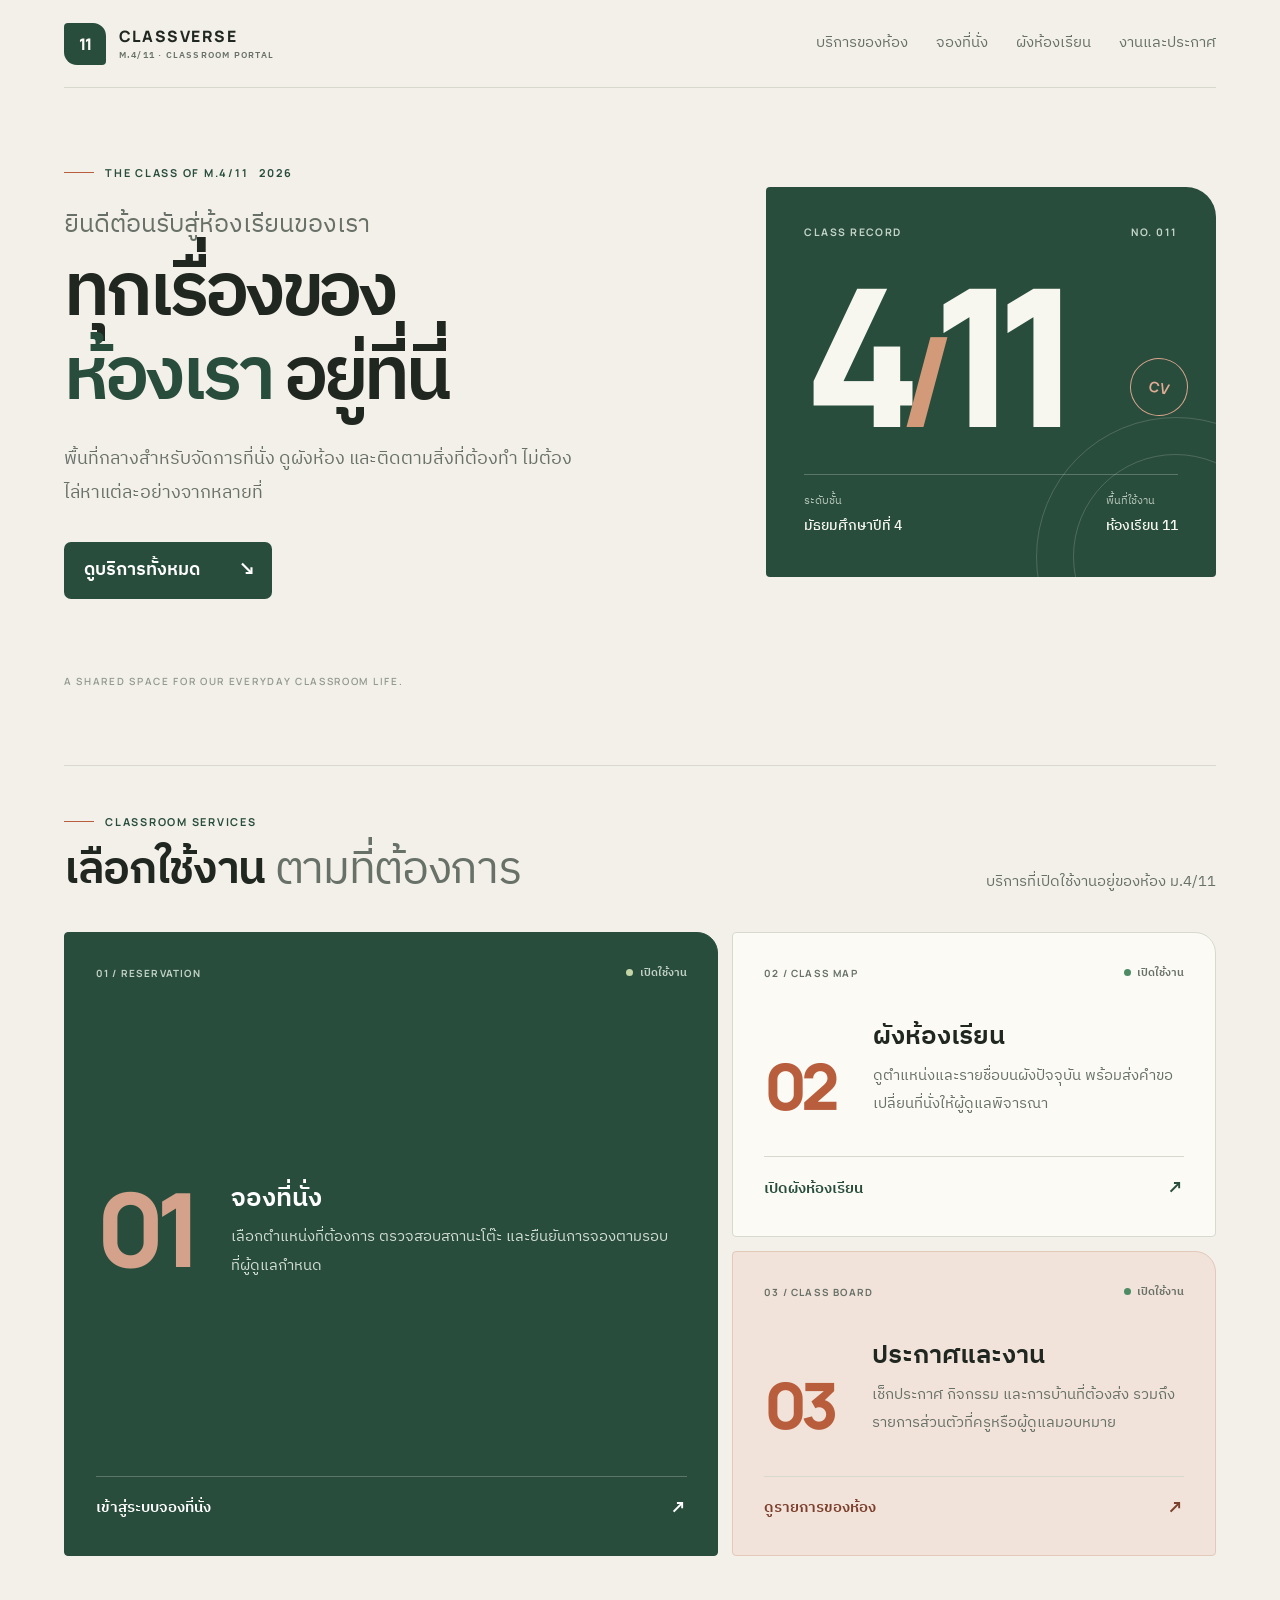
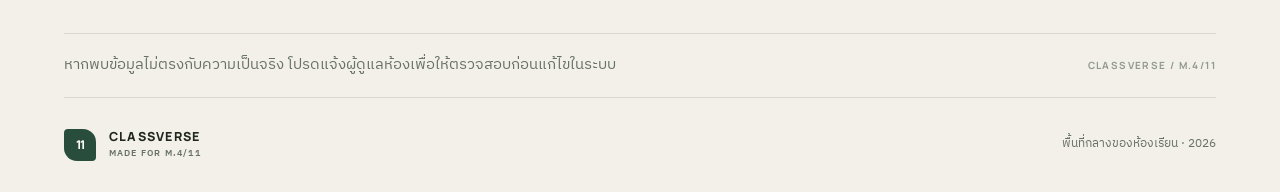
==== commit 8fe5b020: "Use shared typography tokens without duplicate font requests" ====
--- a/index.html
+++ b/index.html
@@ -9,9 +9,6 @@
   <meta property="og:title" content="ClassVerse M.4/11">
   <meta property="og:description" content="ศูนย์กลางข้อมูลและบริการของห้อง ม.4/11">
   <title>ClassVerse M.4/11 — ห้องเรียนของเรา</title>
-  <link rel="preconnect" href="https://fonts.googleapis.com">
-  <link rel="preconnect" href="https://fonts.gstatic.com" crossorigin>
-  <link href="https://fonts.googleapis.com/css2?family=IBM+Plex+Sans+Thai:wght@300;400;500;600;700&family=Manrope:wght@400;500;600;700;800&display=swap" rel="stylesheet">
   <link rel="stylesheet" href="./assets/css/tokens.css">
   <link rel="stylesheet" href="./style.css">
   <script src="./app.js" defer></script>
--- a/assets/css/tokens.css
+++ b/assets/css/tokens.css
@@ -0,0 +1,65 @@
+@import url('https://fonts.googleapis.com/css2?family=IBM+Plex+Sans+Thai:wght@300;400;500;600;700&family=Manrope:wght@400;500;600;700;800&display=swap');
+
+:root {
+  color-scheme: light;
+  --color-canvas: #f2f0e8;
+  --color-paper: #fbfaf5;
+  --color-paper-muted: #e9e8df;
+  --color-ink: #202720;
+  --color-muted: #687168;
+  --color-faint: #92998f;
+  --color-line: #d7d9ce;
+  --color-line-strong: #b9c0b5;
+  --color-brand: #294d3d;
+  --color-brand-strong: #1d392d;
+  --color-brand-soft: #e0e9df;
+  --color-accent: #b85e3d;
+  --color-accent-soft: #f1e3da;
+  --color-warning: #94602e;
+  --color-danger: #a43f37;
+  --color-success: #2f7552;
+  --font-body: 'IBM Plex Sans Thai', 'Noto Sans Thai', sans-serif;
+  --font-display: 'Manrope', 'IBM Plex Sans Thai', sans-serif;
+  --font-xs: clamp(.72rem, .68rem + .12vw, .8rem);
+  --font-sm: clamp(.84rem, .8rem + .16vw, .94rem);
+  --font-md: clamp(1rem, .96rem + .2vw, 1.12rem);
+  --font-lg: clamp(1.25rem, 1.1rem + .6vw, 1.65rem);
+  --font-xl: clamp(1.8rem, 1.35rem + 1.8vw, 2.9rem);
+  --font-display-xl: clamp(2.6rem, 5.8vw, 5.6rem);
+  --space-1: .35rem;
+  --space-2: .6rem;
+  --space-3: .9rem;
+  --space-4: 1.2rem;
+  --space-5: 1.6rem;
+  --space-6: 2.2rem;
+  --space-7: 3rem;
+  --space-8: clamp(3.5rem, 6vw, 5.5rem);
+  --radius-sm: 7px;
+  --radius-md: 13px;
+  --radius-lg: 21px;
+  --radius-xl: 30px;
+  --content-width: 1280px;
+  --focus-ring: 0 0 0 3px rgb(41 77 61 / 22%);
+  --ease-standard: cubic-bezier(.2, .7, .2, 1);
+}
+
+*, *::before, *::after { box-sizing: border-box; }
+html { scroll-behavior: smooth; text-size-adjust: 100%; }
+body {
+  margin: 0;
+  min-width: 320px;
+  min-height: 100vh;
+  color: var(--color-ink);
+  background: var(--color-canvas);
+  font-family: var(--font-body);
+  font-size: var(--font-md);
+  line-height: 1.65;
+  -webkit-font-smoothing: antialiased;
+}
+button, input, select, textarea { font: inherit; }
+button, a { -webkit-tap-highlight-color: transparent; }
+a { color: inherit; }
+button { color: inherit; }
+:focus-visible { outline: 2px solid var(--color-brand); outline-offset: 3px; }
+[hidden] { display: none !important; }
+::selection { color: #fff; background: var(--color-brand); }
--- a/style.css
+++ b/style.css
@@ -0,0 +1,95 @@
+body { background: var(--color-canvas); }
+.skip-link { position: absolute; left: 1rem; top: -4rem; z-index: 20; padding: .7rem 1rem; color: #fff; background: var(--color-brand); border-radius: var(--radius-sm); }
+.skip-link:focus { top: 1rem; }
+.sr-only { position: absolute; width: 1px; height: 1px; padding: 0; margin: -1px; overflow: hidden; clip: rect(0,0,0,0); white-space: nowrap; border: 0; }
+.site-header, main, .site-footer { width: min(calc(100% - 2 * clamp(1rem, 5vw, 4.5rem)), var(--content-width)); margin-inline: auto; }
+.site-header { min-height: 88px; display: flex; align-items: center; justify-content: space-between; gap: var(--space-5); border-bottom: 1px solid var(--color-line); }
+.brand { display: inline-flex; align-items: center; gap: .8rem; text-decoration: none; }
+.brand__mark { width: 42px; height: 42px; display: grid; place-items: center; color: var(--color-paper); background: var(--color-brand); border-radius: 4px 13px 4px 13px; font: 800 1rem var(--font-display); letter-spacing: -.08em; }
+.brand__name { display: grid; gap: 1px; font: 800 .98rem var(--font-display); letter-spacing: .1em; }
+.brand__name small { color: var(--color-muted); font: 600 .58rem var(--font-body); letter-spacing: .13em; }
+.primary-nav { display: flex; align-items: center; gap: clamp(1rem, 2.2vw, 2rem); }
+.primary-nav a { color: var(--color-muted); text-decoration: none; font-size: var(--font-sm); transition: color .2s; }
+.primary-nav a:hover { color: var(--color-brand); }
+.nav-toggle { display: none; padding: .55rem; border: 1px solid var(--color-line); border-radius: var(--radius-sm); background: transparent; }
+.hero { position: relative; display: grid; grid-template-columns: minmax(0, 1.15fr) minmax(300px, .85fr); align-items: center; gap: clamp(2rem, 7vw, 7rem); min-height: min(670px, calc(100svh - 90px)); padding-block: var(--space-8); }
+.hero__copy { max-width: 680px; }
+.eyebrow { display: flex; align-items: center; gap: .7rem; margin: 0 0 1.5rem; color: var(--color-brand); font: 700 .68rem var(--font-display); letter-spacing: .16em; }
+.eyebrow__rule { width: 30px; height: 1px; background: var(--color-accent); }
+.hero__intro { margin: 0; color: var(--color-muted); font-size: var(--font-lg); }
+.hero h1 { margin: .4rem 0 1.4rem; font-size: var(--font-display-xl); line-height: 1.13; letter-spacing: -.055em; font-weight: 600; }
+.hero h1 em { color: var(--color-brand); font-style: normal; }
+.hero__description { max-width: 520px; margin: 0; color: var(--color-muted); font-size: var(--font-md); line-height: 1.9; }
+.button { min-height: 50px; display: inline-flex; align-items: center; justify-content: space-between; gap: 2.4rem; margin-top: 2rem; padding: .7rem 1rem .7rem 1.25rem; border-radius: var(--radius-sm); text-decoration: none; font-weight: 600; transition: transform .2s var(--ease-standard), background .2s; }
+.button:hover { transform: translateY(-2px); }
+.button--primary { color: #fff; background: var(--color-brand); }
+.button--primary:hover { background: var(--color-brand-strong); }
+.button--primary span { font-size: 1.3rem; }
+.hero-note { position: relative; isolation: isolate; min-height: 390px; max-width: 450px; width: 100%; justify-self: end; display: flex; flex-direction: column; justify-content: space-between; overflow: hidden; padding: clamp(1.5rem, 3vw, 2.4rem); color: #f8f7ef; background: var(--color-brand); border-radius: 4px var(--radius-xl) 4px 4px; }
+.hero-note::before { content: ""; position: absolute; z-index: -1; width: 280px; height: 280px; right: -100px; bottom: -120px; border: 1px solid rgb(255 255 255 / 17%); border-radius: 50%; }
+.hero-note::after { content: ""; position: absolute; z-index: -1; width: 205px; height: 205px; right: -62px; bottom: -82px; border: 1px solid rgb(255 255 255 / 17%); border-radius: 50%; }
+.hero-note__top, .hero-note__bottom { display: flex; justify-content: space-between; gap: 1rem; }
+.hero-note__top { color: #c4d4c8; font: 700 .65rem var(--font-display); letter-spacing: .14em; }
+.hero-note__number { margin: .6rem 0 1rem; font: 800 clamp(7rem, 15vw, 12rem)/.85 var(--font-display); letter-spacing: -.12em; }
+.hero-note__number span { color: #d29a78; font-size: .65em; }
+.hero-note__bottom { position: relative; z-index: 1; padding-top: 1.1rem; border-top: 1px solid rgb(255 255 255 / 23%); }
+.hero-note__bottom div { display: grid; gap: .25rem; }
+.hero-note__bottom small { color: #b5c6b8; font-size: .68rem; }
+.hero-note__bottom strong { font-size: .9rem; font-weight: 500; }
+.hero-note__seal { position: absolute; right: 28px; top: 44%; width: 58px; height: 58px; display: grid; place-items: center; border: 1px solid #d8a48b; border-radius: 50%; color: #e0ad94; font: 700 .9rem var(--font-display); transform: rotate(12deg); }
+.hero__footnote { grid-column: 1 / -1; align-self: end; margin: -1rem 0 0; color: var(--color-faint); font: 600 .62rem var(--font-display); letter-spacing: .17em; }
+.services { padding-block: var(--space-7) var(--space-8); border-top: 1px solid var(--color-line); }
+.section-heading { display: flex; align-items: end; justify-content: space-between; gap: 2rem; margin-bottom: 2rem; }
+.section-heading .eyebrow { margin-bottom: .65rem; }
+.section-heading h2 { margin: 0; font-size: var(--font-xl); line-height: 1.35; font-weight: 600; letter-spacing: -.03em; }
+.section-heading h2 span { color: var(--color-muted); font-weight: 400; }
+.section-heading__note { max-width: 260px; margin: 0 0 .35rem; color: var(--color-muted); font-size: var(--font-sm); text-align: right; }
+.service-grid { display: grid; grid-template-columns: minmax(0, 1.15fr) minmax(280px, .85fr); gap: 14px; }
+.service-card { min-width: 0; min-height: 265px; display: flex; flex-direction: column; justify-content: space-between; padding: clamp(1.3rem, 2.4vw, 2rem); background: var(--color-paper); border: 1px solid var(--color-line); border-radius: 4px var(--radius-lg) 4px 4px; }
+.service-card--booking { grid-row: span 2; min-height: 544px; color: #fff; background: var(--color-brand); border-color: var(--color-brand); }
+.service-card--seating { min-height: 265px; }
+.service-card--tasks { min-height: 265px; background: var(--color-accent-soft); border-color: #e2c9ba; }
+.service-card__meta { display: flex; justify-content: space-between; align-items: center; gap: 1rem; color: var(--color-muted); font: 700 .62rem var(--font-display); letter-spacing: .12em; }
+.service-card--booking .service-card__meta { color: #c2d2c5; }
+.service-status { display: inline-flex; align-items: center; gap: .42rem; font: 600 .7rem var(--font-body); letter-spacing: 0; white-space: nowrap; }
+.service-status i { width: 7px; height: 7px; background: #4d8b65; border-radius: 50%; }
+.service-card--booking .service-status i { background: #c4d6a7; }
+.service-card__body { display: grid; grid-template-columns: auto minmax(0, 1fr); align-items: end; gap: clamp(1rem, 3vw, 2.8rem); margin-block: 2.4rem; }
+.service-card__index { margin: 0; color: var(--color-accent); font: 800 clamp(2rem, 5vw, 4.4rem)/1 var(--font-display); letter-spacing: -.09em; }
+.service-card--booking .service-card__index { color: #d4a18a; font-size: clamp(4rem, 8vw, 7rem); }
+.service-card h3 { margin: 0 0 .45rem; font-size: clamp(1.45rem, 2vw, 2rem); line-height: 1.35; font-weight: 600; }
+.service-card p:not(.service-card__index) { max-width: 440px; margin: 0; color: var(--color-muted); font-size: var(--font-sm); line-height: 1.9; }
+.service-card--booking p:not(.service-card__index) { color: #d1ddd3; }
+.service-card__link { display: flex; justify-content: space-between; align-items: center; gap: 1rem; padding-top: 1rem; border-top: 1px solid var(--color-line); color: var(--color-brand); text-decoration: none; font-size: var(--font-sm); font-weight: 600; }
+.service-card--booking .service-card__link { color: #fff; border-color: rgb(255 255 255 / 23%); }
+.service-card--tasks .service-card__link { color: #7b3f2c; }
+.service-card__link span { font-size: 1.2rem; transition: transform .2s; }
+.service-card__link:hover span { transform: translate(3px, -3px); }
+.portal-note { display: flex; justify-content: space-between; gap: 2rem; align-items: center; padding: 1.2rem 0; border-top: 1px solid var(--color-line); color: var(--color-muted); }
+.portal-note p { margin: 0; font-size: var(--font-sm); }
+.portal-note span { color: var(--color-faint); font: 700 .62rem var(--font-display); letter-spacing: .14em; white-space: nowrap; }
+.site-footer { min-height: 95px; display: flex; justify-content: space-between; align-items: center; gap: 1.5rem; border-top: 1px solid var(--color-line); }
+.brand--footer .brand__mark { width: 32px; height: 32px; font-size: .75rem; }
+.brand--footer .brand__name { font-size: .78rem; }
+.site-footer p { margin: 0; color: var(--color-muted); font-size: var(--font-xs); }
+@media (max-width: 760px) {
+  .site-header { min-height: 75px; }
+  .nav-toggle { width: 42px; height: 42px; display: grid; align-content: center; gap: 5px; }
+  .nav-toggle__line { width: 18px; height: 1px; background: var(--color-ink); }
+  .primary-nav { position: absolute; z-index: 10; top: 75px; right: clamp(1rem, 5vw, 4.5rem); left: clamp(1rem, 5vw, 4.5rem); display: none; padding: 1rem; background: var(--color-paper); border: 1px solid var(--color-line); border-radius: var(--radius-md); box-shadow: 0 12px 24px rgb(32 39 32 / 8%); }
+  .primary-nav.is-open { display: grid; }
+  .primary-nav a { padding: .7rem .4rem; border-bottom: 1px solid var(--color-line); }
+  .primary-nav a:last-child { border-bottom: 0; }
+  .hero { grid-template-columns: minmax(0, 1fr); gap: 2rem; min-height: auto; padding-block: 3.5rem; }
+  .hero-note { justify-self: stretch; max-width: none; min-height: 300px; }
+  .hero__footnote { margin-top: -.5rem; }
+  .section-heading { display: block; }
+  .section-heading__note { margin-top: .7rem; text-align: left; }
+  .service-grid { grid-template-columns: minmax(0, 1fr); }
+  .service-card--booking { grid-row: auto; min-height: 340px; }
+  .service-card--seating, .service-card--tasks { min-height: 245px; }
+}
+@media (prefers-reduced-motion: reduce) {
+  html { scroll-behavior: auto; }
+  *, *::before, *::after { transition-duration: .01ms !important; animation-duration: .01ms !important; }
+}
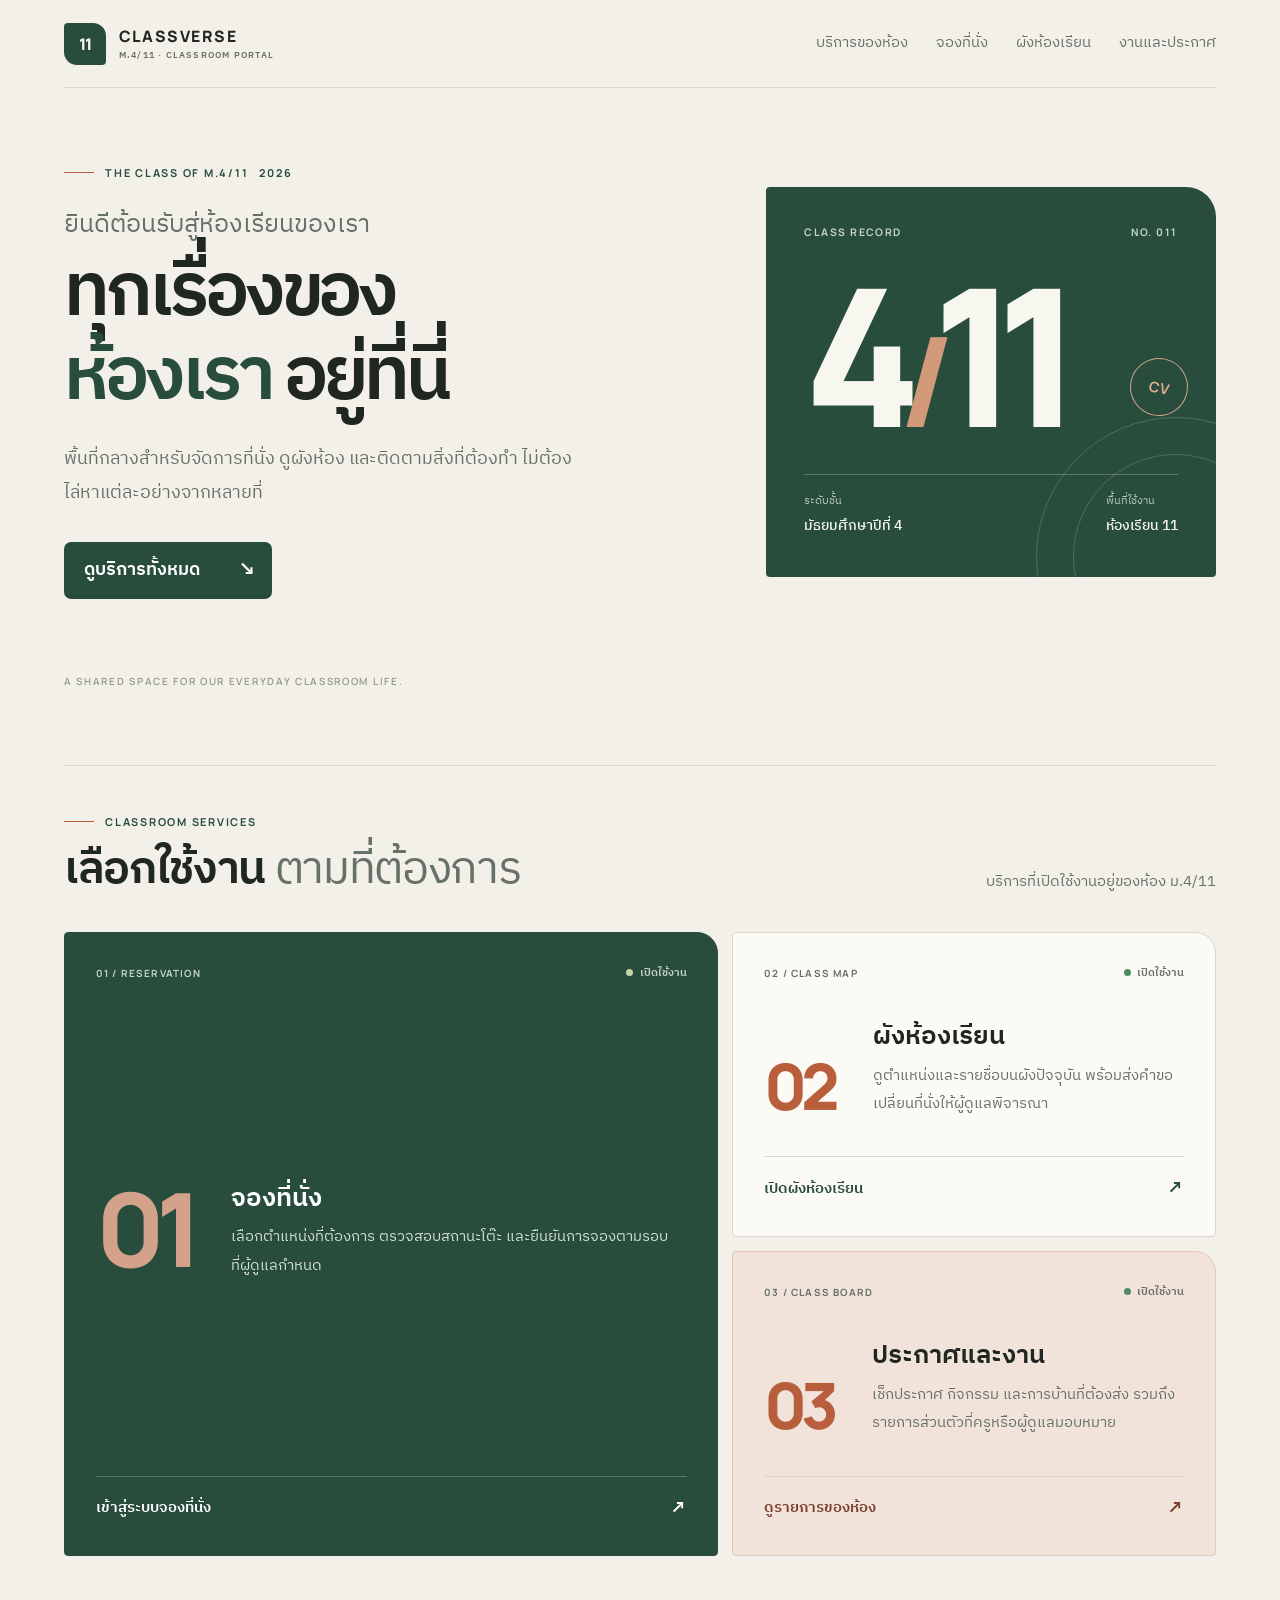
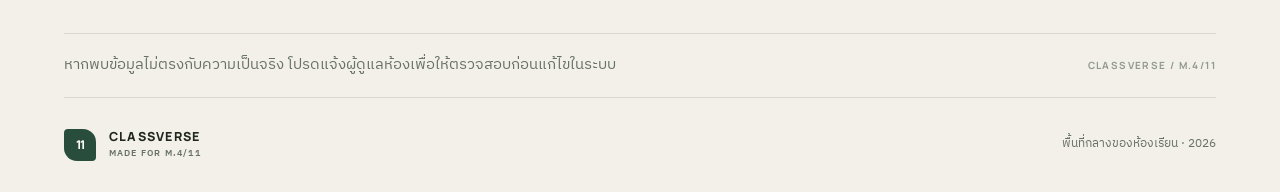
==== commit 0d8ced79: "Install cute classroom mascot loading screen" ====
--- a/index.html
+++ b/index.html
@@ -11,6 +11,9 @@
   <title>ClassVerse M.4/11 — ห้องเรียนของเรา</title>
   <link rel="stylesheet" href="./assets/css/tokens.css">
   <link rel="stylesheet" href="./style.css">
+  <link rel="stylesheet" href="./assets/css/loading.css">
+  <script src="./assets/js/loading.js" defer></script>
+  <script src="./assets/js/motion.js" defer></script>
   <script src="./app.js" defer></script>
 </head>
 <body>
--- a/assets/css/tokens.css
+++ b/assets/css/tokens.css
@@ -40,7 +40,10 @@
   --radius-xl: 30px;
   --content-width: 1280px;
   --focus-ring: 0 0 0 3px rgb(41 77 61 / 22%);
-  --ease-standard: cubic-bezier(.2, .7, .2, 1);
+  --ease-out-expo: cubic-bezier(0.16, 1, 0.3, 1);
+  --ease-spring: cubic-bezier(0.34, 1.56, 0.64, 1);
+  --ease-in-out: cubic-bezier(0.65, 0, 0.35, 1);
+  --ease-standard: var(--ease-out-expo);
 }
 
 *, *::before, *::after { box-sizing: border-box; }
--- a/style.css
+++ b/style.css
@@ -76,8 +76,8 @@
   .site-header { min-height: 75px; }
   .nav-toggle { width: 42px; height: 42px; display: grid; align-content: center; gap: 5px; }
   .nav-toggle__line { width: 18px; height: 1px; background: var(--color-ink); }
-  .primary-nav { position: absolute; z-index: 10; top: 75px; right: clamp(1rem, 5vw, 4.5rem); left: clamp(1rem, 5vw, 4.5rem); display: none; padding: 1rem; background: var(--color-paper); border: 1px solid var(--color-line); border-radius: var(--radius-md); box-shadow: 0 12px 24px rgb(32 39 32 / 8%); }
-  .primary-nav.is-open { display: grid; }
+  .primary-nav { position: absolute; z-index: 10; top: 75px; right: clamp(1rem, 5vw, 4.5rem); left: clamp(1rem, 5vw, 4.5rem); display: grid; padding: 1rem; opacity: 0; visibility: hidden; pointer-events: none; transform: translateY(-8px); transition: opacity 220ms var(--ease-out-expo), transform 220ms var(--ease-out-expo), visibility 220ms; background: var(--color-paper); border: 1px solid var(--color-line); border-radius: var(--radius-md); box-shadow: 0 12px 24px rgb(32 39 32 / 8%); }
+  .primary-nav.is-open { opacity: 1; visibility: visible; pointer-events: auto; transform: translateY(0); }
   .primary-nav a { padding: .7rem .4rem; border-bottom: 1px solid var(--color-line); }
   .primary-nav a:last-child { border-bottom: 0; }
   .hero { grid-template-columns: minmax(0, 1fr); gap: 2rem; min-height: auto; padding-block: 3.5rem; }
@@ -93,3 +93,105 @@
   html { scroll-behavior: auto; }
   *, *::before, *::after { transition-duration: .01ms !important; animation-duration: .01ms !important; }
 }
+
+
+/* Shared motion, tactile feedback, and accessible focus states. */
+:root {
+  --ease-out-expo: cubic-bezier(0.16, 1, 0.3, 1);
+  --ease-spring: cubic-bezier(0.34, 1.56, 0.64, 1);
+  --ease-in-out: cubic-bezier(0.65, 0, 0.35, 1);
+}
+.motion-enter { opacity: 1; transform: none; }
+.motion-ready.motion-active .motion-enter {
+  animation: cv-enter 640ms var(--ease-out-expo) both;
+  animation-delay: var(--motion-delay, 0ms);
+}
+@keyframes cv-enter {
+  from { opacity: 0; transform: translate3d(0, 20px, 0); }
+  to { opacity: 1; transform: translate3d(0, 0, 0); }
+}
+.motion-exit body { animation: cv-exit 180ms var(--ease-out-expo) both; }
+@keyframes cv-exit { to { opacity: 0; transform: scale(.98) translateY(8px); } }
+button, a, [role="button"], .service-card, .task-card, .seat, .filter {
+  transition-property: transform, box-shadow, background-color, border-color, color, opacity;
+  transition-duration: 220ms;
+  transition-timing-function: var(--ease-out-expo);
+}
+button:hover:not(:disabled), [role="button"]:hover, .service-card:hover, .task-card:hover { transform: translateY(-2px); }
+button:active:not(:disabled), [role="button"]:active, .service-card__link:active, .button:active, .filter:active, .seat:active {
+  transform: scale(.96); transition-duration: 100ms; transition-timing-function: var(--ease-spring);
+}
+button:focus-visible, a:focus-visible, [role="button"]:focus-visible {
+  outline: 2px solid var(--color-brand); outline-offset: 3px;
+  box-shadow: 0 0 0 5px color-mix(in srgb, var(--color-brand) 16%, transparent);
+}
+.motion-ripple-host { isolation: isolate; }
+.motion-ripple {
+  position: absolute; left: var(--ripple-x, 50%); top: var(--ripple-y, 50%);
+  width: 12px; height: 12px; z-index: 0; pointer-events: none; border-radius: 50%;
+  background: currentColor; opacity: .18; transform: translate(-50%, -50%) scale(0);
+  animation: cv-ripple 520ms var(--ease-out-expo) forwards;
+}
+@keyframes cv-ripple { to { opacity: 0; transform: translate(-50%, -50%) scale(18); } }
+input, textarea, select {
+  transition: border-color 220ms var(--ease-out-expo), box-shadow 220ms var(--ease-out-expo), background-color 220ms var(--ease-out-expo);
+}
+input:focus, textarea:focus, select:focus, label:focus-within input, label:focus-within textarea, label:focus-within select {
+  border-color: var(--color-brand) !important;
+  box-shadow: 0 0 0 3px color-mix(in srgb, var(--color-brand) 15%, transparent), 0 0 18px color-mix(in srgb, var(--color-brand) 8%, transparent);
+}
+.motion-form-pending { opacity: .76; transition: opacity 220ms var(--ease-out-expo); }
+.motion-submitting, .motion-disabled { pointer-events: none !important; }
+.motion-submitting::after, .motion-disabled::after {
+  content: ""; display: inline-block; width: 1em; height: 1em; margin-inline-start: .55em; vertical-align: -.15em;
+  border: 2px solid currentColor; border-right-color: transparent; border-radius: 50%;
+  animation: cv-spin 720ms var(--ease-in-out) infinite;
+}
+@keyframes cv-spin { to { transform: rotate(360deg); } }
+.motion-invalid { animation: cv-shake 360ms var(--ease-spring); border-color: var(--color-danger) !important; }
+@keyframes cv-shake {
+  0%, 100% { transform: translateX(0); } 22% { transform: translateX(-4px); }
+  45% { transform: translateX(4px); } 68% { transform: translateX(-2px); } 85% { transform: translateX(2px); }
+}
+@media (prefers-reduced-motion: reduce) {
+  .motion-ready.motion-active .motion-enter, .motion-exit body, .motion-ripple,
+  .motion-submitting::after, .motion-disabled::after, .motion-invalid { animation: none !important; }
+  *, *::before, *::after { transition-duration: .01ms !important; scroll-behavior: auto !important; }
+}
+
+/* Added loading shimmer, floating focus labels, and status feedback. */
+.motion-dynamic-enter { opacity: 0; transform: translate3d(0, 12px, 0); }
+.motion-dynamic-active { animation: cv-enter 520ms var(--ease-out-expo) both; animation-delay: var(--motion-delay, 0ms); }
+.loading-card, .skeleton, [data-loading="true"] { position: relative; overflow: hidden; }
+.loading-card::after, .skeleton::after, [data-loading="true"]::after {
+  content: ""; position: absolute; inset: 0; pointer-events: none;
+  background: linear-gradient(105deg, transparent 20%, rgb(255 255 255 / 45%) 48%, transparent 76%);
+  transform: translateX(-110%); animation: cv-shimmer 1.45s var(--ease-in-out) infinite;
+}
+@keyframes cv-shimmer { to { transform: translateX(110%); } }
+label:has(+ input:focus), label:has(+ textarea:focus), label:has(+ select:focus),
+label:has(input:focus), label:has(textarea:focus), label:has(select:focus) {
+  color: var(--color-brand); transform: translateY(-2px);
+  transition: transform 220ms var(--ease-out-expo), color 220ms var(--ease-out-expo);
+}
+.motion-feedback-success, .motion-feedback-error {
+  animation: cv-feedback-in 420ms var(--ease-spring) both;
+  transform-origin: center left;
+}
+.motion-feedback-success { border-color: color-mix(in srgb, var(--color-success) 45%, var(--color-line)); }
+.motion-feedback-success::before { content: "✓"; display: inline-block; margin-inline-end: .5em; color: var(--color-success); animation: cv-check-pop 420ms var(--ease-spring) both; }
+.motion-feedback-error { border-color: color-mix(in srgb, var(--color-danger) 45%, var(--color-line)); }
+@keyframes cv-feedback-in { from { opacity: 0; transform: translateY(-8px); } to { opacity: 1; transform: translateY(0); } }
+@keyframes cv-check-pop { from { opacity: 0; transform: scale(.45) rotate(-25deg); } to { opacity: 1; transform: scale(1) rotate(0); } }
+
+.motion-submitting::after, .motion-disabled::after { position: absolute; right: .75rem; margin-inline-start: 0; }
+.scrim:not([hidden]), .modal-scrim:not([hidden]), .overlay:not([hidden]) { animation: cv-overlay-in 260ms var(--ease-out-expo) both; }
+.scrim:not([hidden]) .dialog, .modal-scrim:not([hidden]) .modal, .overlay:not([hidden]) [role="dialog"] { animation: cv-dialog-in 420ms var(--ease-spring) both; }
+@keyframes cv-overlay-in { from { opacity: 0; } to { opacity: 1; } }
+@keyframes cv-dialog-in { from { opacity: 0; transform: translateY(14px) scale(.97); } to { opacity: 1; transform: translateY(0) scale(1); } }
+
+.motion-feedback-success::before { content: none; }
+.motion-checkmark { width: 1.15em; height: 1.15em; display: inline-block; margin-inline-end: .5em; vertical-align: -.2em; overflow: visible; color: var(--color-success); }
+.motion-checkmark path { fill: none; stroke: currentColor; stroke-width: 2.6; stroke-linecap: round; stroke-linejoin: round; stroke-dasharray: 28; stroke-dashoffset: 28; animation: cv-check-draw 520ms var(--ease-out-expo) 80ms forwards; }
+@keyframes cv-check-draw { to { stroke-dashoffset: 0; } }
+.motion-feedback-error { animation: cv-feedback-in 420ms var(--ease-spring) both, cv-shake 360ms var(--ease-spring) 1; }
--- a/assets/css/loading.css
+++ b/assets/css/loading.css
@@ -0,0 +1,40 @@
+/* ClassVerse · tiny classroom mascot loading screen */
+.cv-cute-loader {
+  position: fixed; inset: 0; z-index: 10000; display: grid; place-items: center;
+  padding: 24px; background: #f5f2e9; color: #35372f;
+  opacity: 1; visibility: visible; transition: opacity 420ms var(--ease-out-expo), visibility 420ms;
+  isolation: isolate; overflow: hidden;
+}
+.cv-cute-loader::before, .cv-cute-loader::after {
+  content: ""; position: absolute; border-radius: 50%; pointer-events: none; z-index: -1;
+  background: #e9e5d8; opacity: .62;
+}
+.cv-cute-loader::before { width: 340px; height: 340px; top: -145px; right: -100px; }
+.cv-cute-loader::after { width: 280px; height: 280px; bottom: -125px; left: -85px; background: #e4e9dd; }
+.cv-cute-loader.is-leaving { opacity: 0; visibility: hidden; pointer-events: none; }
+.cv-cute-loader__card { width: min(100%, 340px); text-align: center; padding: 30px 25px 25px; border: 1px solid #e6e1d5; border-radius: 28px; background: rgb(255 255 255 / 78%); box-shadow: 0 18px 60px rgb(54 53 42 / 7%); backdrop-filter: blur(10px); }
+.cv-cute-loader__art { width: 164px; height: 150px; margin: 0 auto 8px; overflow: visible; }
+.cv-cute-loader__cat { transform-origin: 82px 104px; animation: cv-cat-bob 1.55s var(--ease-in-out) infinite; }
+.cv-cute-loader__tail { transform-origin: 112px 90px; animation: cv-tail-wag 1.2s var(--ease-spring) infinite; }
+.cv-cute-loader__book-one { transform-origin: 82px 112px; animation: cv-book-breathe 1.8s var(--ease-in-out) infinite; }
+.cv-cute-loader__spark { transform-origin: center; animation: cv-sparkle 1.45s var(--ease-in-out) infinite; }
+.cv-cute-loader__spark--two { animation-delay: 420ms; }
+.cv-cute-loader__spark--three { animation-delay: 760ms; }
+.cv-cute-loader__title { margin: 0; font: 600 1.08rem/1.5 "Kanit", "DM Sans", system-ui, sans-serif; letter-spacing: .01em; }
+.cv-cute-loader__subtitle { margin: 5px 0 18px; color: #858477; font: 400 .82rem/1.65 "DM Sans", "Kanit", system-ui, sans-serif; }
+.cv-cute-loader__track { width: 100%; height: 5px; border-radius: 99px; overflow: hidden; background: #eae7de; }
+.cv-cute-loader__track span { display: block; width: 38%; height: 100%; border-radius: inherit; background: #9eae8e; animation: cv-loader-run 1.35s var(--ease-in-out) infinite; }
+.cv-cute-loader__dots { display: inline-flex; gap: 4px; margin-top: 13px; vertical-align: middle; }
+.cv-cute-loader__dots span { width: 4px; height: 4px; border-radius: 50%; background: #a0aa91; animation: cv-dot-hop 850ms var(--ease-spring) infinite; }
+.cv-cute-loader__dots span:nth-child(2) { animation-delay: 120ms; }
+.cv-cute-loader__dots span:nth-child(3) { animation-delay: 240ms; }
+@keyframes cv-cat-bob { 0%, 100% { transform: translateY(0) rotate(-1deg); } 50% { transform: translateY(-6px) rotate(1deg); } }
+@keyframes cv-tail-wag { 0%, 100% { transform: rotate(-9deg); } 50% { transform: rotate(13deg); } }
+@keyframes cv-book-breathe { 0%, 100% { transform: rotate(-1deg) translateY(0); } 50% { transform: rotate(1deg) translateY(1px); } }
+@keyframes cv-sparkle { 0%, 100% { opacity: .45; transform: scale(.72) rotate(-8deg); } 50% { opacity: 1; transform: scale(1.12) rotate(12deg); } }
+@keyframes cv-loader-run { 0% { transform: translateX(-120%); } 100% { transform: translateX(360%); } }
+@keyframes cv-dot-hop { 0%, 100% { transform: translateY(0); opacity: .55; } 50% { transform: translateY(-4px); opacity: 1; } }
+@media (prefers-reduced-motion: reduce) {
+  .cv-cute-loader, .cv-cute-loader * { animation: none !important; transition-duration: .01ms !important; }
+  .cv-cute-loader__track span { width: 72%; }
+}
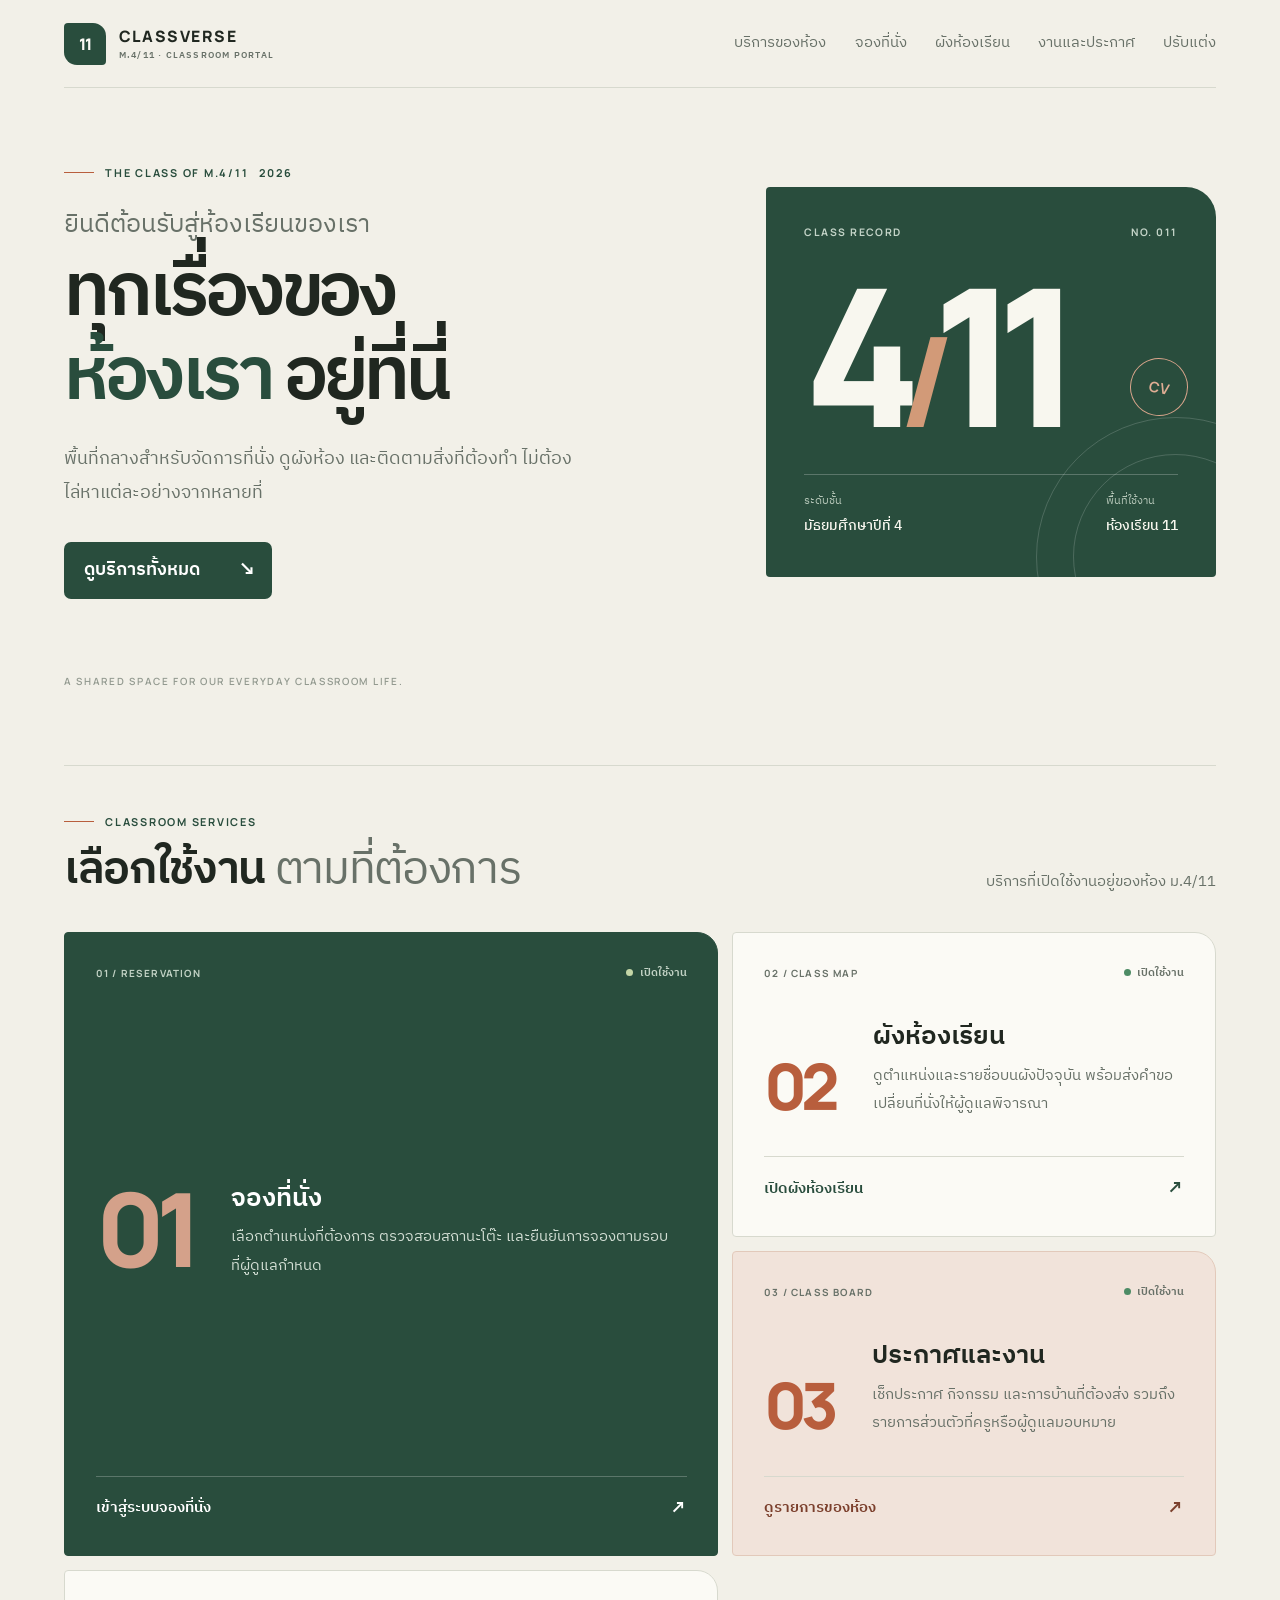
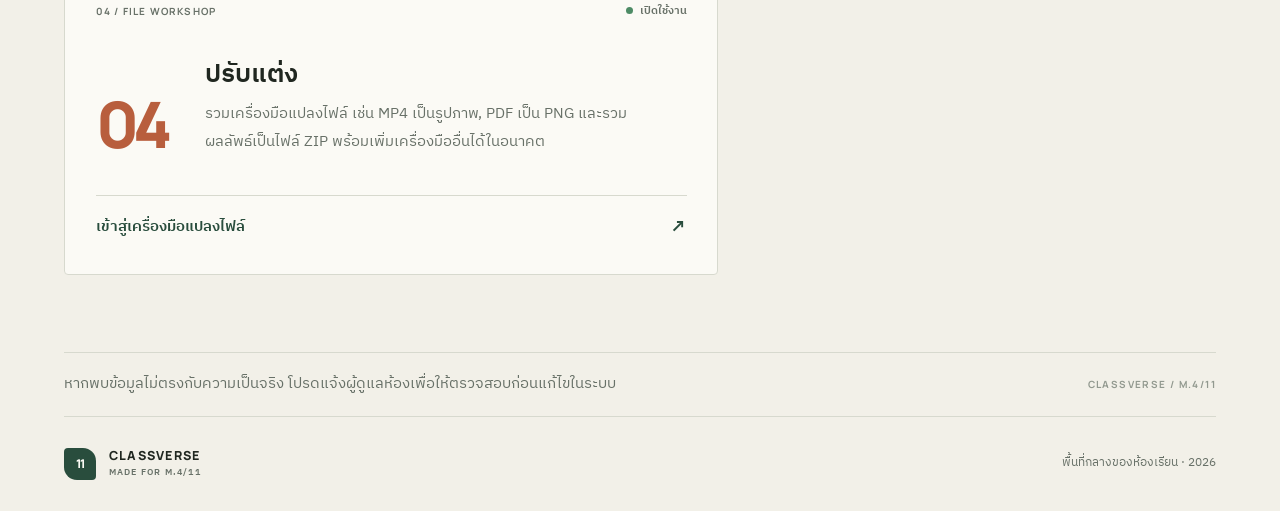
==== commit 558f600b: "Add option 04 file workshop to ClassVerse portal" ====
--- a/index.html
+++ b/index.html
@@ -33,6 +33,7 @@
       <a href="./booking/">จองที่นั่ง</a>
       <a href="./seating/">ผังห้องเรียน</a>
       <a href="./todo/">งานและประกาศ</a>
+      <a href="./customize/">ปรับแต่ง</a>
     </nav>
   </header>
 
@@ -102,6 +103,18 @@
           </div>
           <a class="service-card__link" href="./todo/">ดูรายการของห้อง <span aria-hidden="true">↗</span></a>
         </article>
+
+        <article class="service-card service-card--customize">
+          <div class="service-card__meta"><span>04 / FILE WORKSHOP</span><span class="service-status"><i aria-hidden="true"></i> เปิดใช้งาน</span></div>
+          <div class="service-card__body">
+            <p class="service-card__index" aria-hidden="true">04</p>
+            <div>
+              <h3>ปรับแต่ง</h3>
+              <p>รวมเครื่องมือแปลงไฟล์ เช่น MP4 เป็นรูปภาพ, PDF เป็น PNG และรวมผลลัพธ์เป็นไฟล์ ZIP พร้อมเพิ่มเครื่องมืออื่นได้ในอนาคต</p>
+            </div>
+          </div>
+          <a class="service-card__link" href="./customize/">เข้าสู่เครื่องมือแปลงไฟล์ <span aria-hidden="true">↗</span></a>
+        </article>
       </div>
     </section>
 
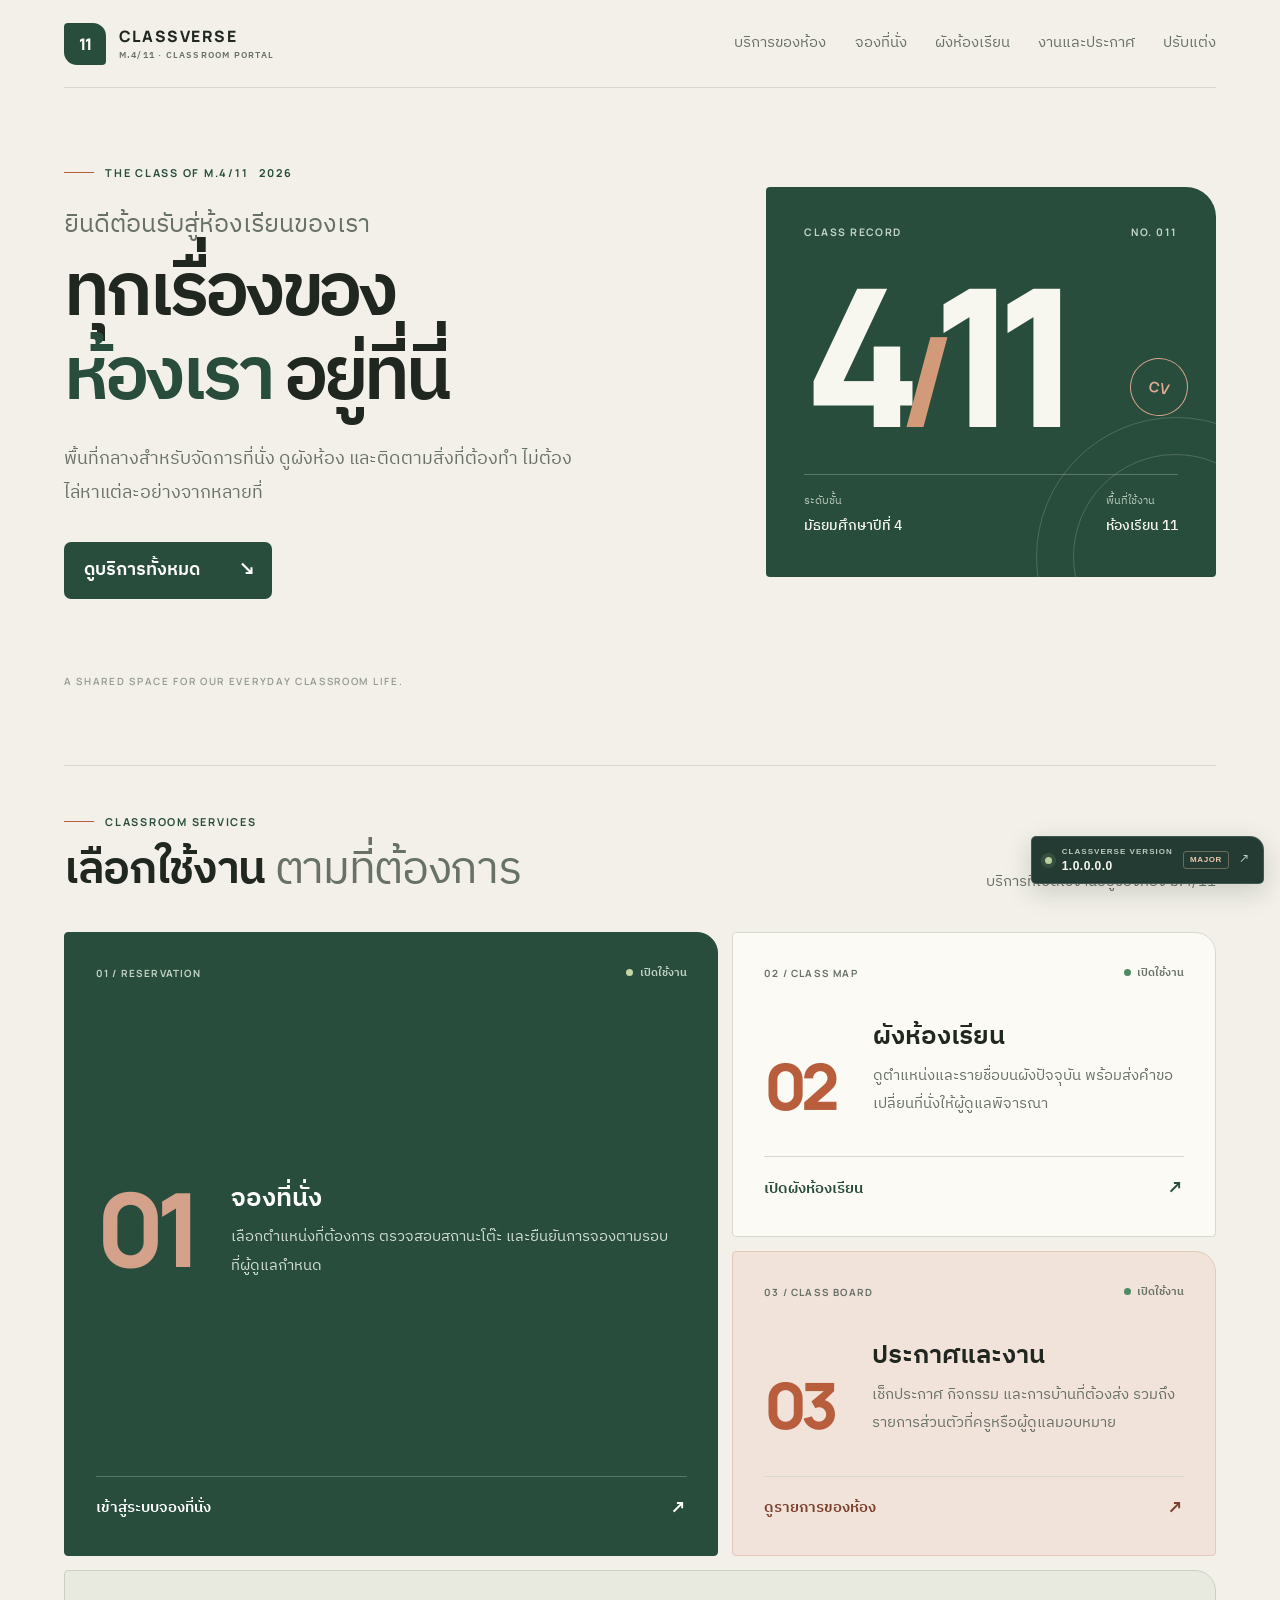
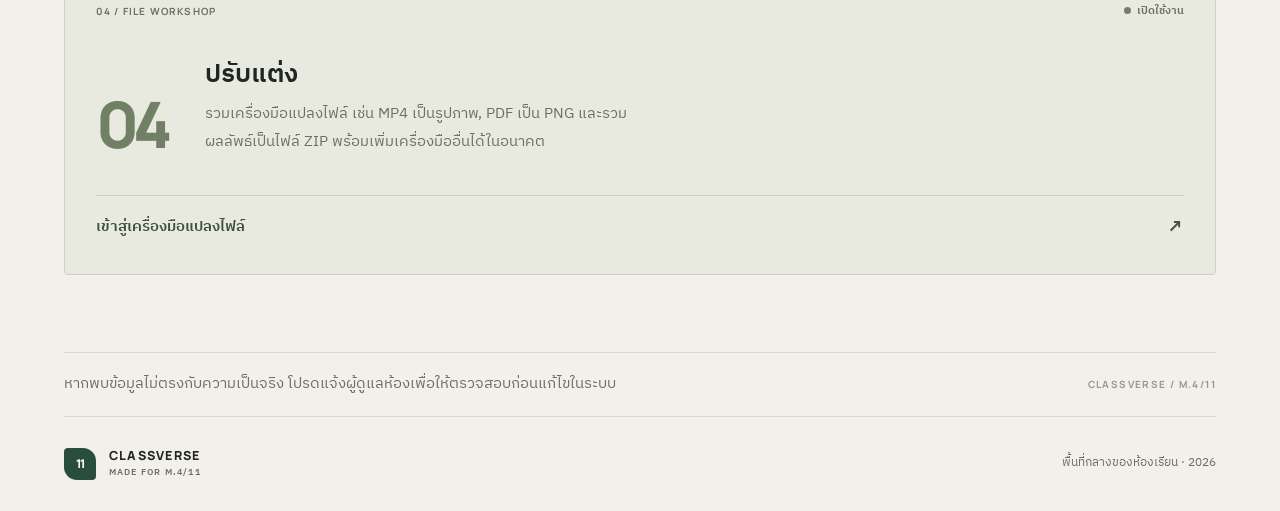
==== commit 28214a8a: "Show shared ClassVerse version on every page" ====
--- a/index.html
+++ b/index.html
@@ -15,6 +15,8 @@
   <script src="./assets/js/loading.js" defer></script>
   <script src="./assets/js/motion.js" defer></script>
   <script src="./app.js" defer></script>
+  <link rel="stylesheet" href="./assets/css/version.css">
+  <script src="./assets/js/version.js" defer></script>
 </head>
 <body>
   <a class="skip-link" href="#main-content">ข้ามไปยังเนื้อหาหลัก</a>
--- a/style.css
+++ b/style.css
@@ -195,3 +195,15 @@
 .motion-checkmark path { fill: none; stroke: currentColor; stroke-width: 2.6; stroke-linecap: round; stroke-linejoin: round; stroke-dasharray: 28; stroke-dashoffset: 28; animation: cv-check-draw 520ms var(--ease-out-expo) 80ms forwards; }
 @keyframes cv-check-draw { to { stroke-dashoffset: 0; } }
 .motion-feedback-error { animation: cv-feedback-in 420ms var(--ease-spring) both, cv-shake 360ms var(--ease-spring) 1; }
+
+
+/* Option 04 — file workshop */
+.service-card--customize {
+  grid-column: 1 / -1;
+  min-height: 220px;
+  background: #e8eadf;
+  border-color: #cbd0c1;
+}
+.service-card--customize .service-card__index { color: #718064; }
+.service-card--customize .service-card__link { color: #40513a; border-color: #cbd0c1; }
+.service-card--customize .service-status i { background: #718064; }
--- a/assets/css/version.css
+++ b/assets/css/version.css
@@ -0,0 +1,32 @@
+.cv-version {
+  position: fixed;
+  z-index: 30;
+  right: max(16px, env(safe-area-inset-right));
+  bottom: max(16px, env(safe-area-inset-bottom));
+  display: inline-flex;
+  align-items: center;
+  gap: 10px;
+  max-width: calc(100vw - 32px);
+  padding: 10px 13px;
+  color: #f8f7ef;
+  background: #233b32;
+  border: 1px solid rgb(255 255 255 / 14%);
+  border-radius: 5px 14px 5px 5px;
+  box-shadow: 0 8px 26px rgb(24 35 29 / 17%);
+  text-decoration: none;
+  transition: transform .2s ease, background .2s ease;
+}
+.cv-version:hover { transform: translateY(-3px); background: #304d40; }
+.cv-version:focus-visible { outline: 3px solid #c58e70; outline-offset: 3px; }
+.cv-version__pulse { width: 7px; height: 7px; flex: 0 0 auto; border-radius: 50%; background: #b9d09e; box-shadow: 0 0 0 4px rgb(185 208 158 / 13%); }
+.cv-version__copy { display: grid; gap: 2px; }
+.cv-version__label { color: #bdcabe; font: 700 8px/1.2 'DM Sans', sans-serif; letter-spacing: .13em; }
+.cv-version__number { font: 700 12px/1.2 'DM Sans', sans-serif; letter-spacing: .04em; }
+.cv-version__type { padding: 4px 6px; color: #f0c7ad; border: 1px solid rgb(240 199 173 / 35%); border-radius: 3px; font: 700 8px/1 'DM Sans', sans-serif; letter-spacing: .08em; }
+.cv-version__arrow { color: #c7d3c7; font-size: 13px; }
+@media (max-width: 480px) {
+  .cv-version { right: 12px; bottom: max(12px, env(safe-area-inset-bottom)); gap: 8px; padding: 9px 10px; }
+  .cv-version__label { font-size: 7px; }
+  .cv-version__number { font-size: 11px; }
+}
+@media (prefers-reduced-motion: reduce) { .cv-version { transition: none; } }
